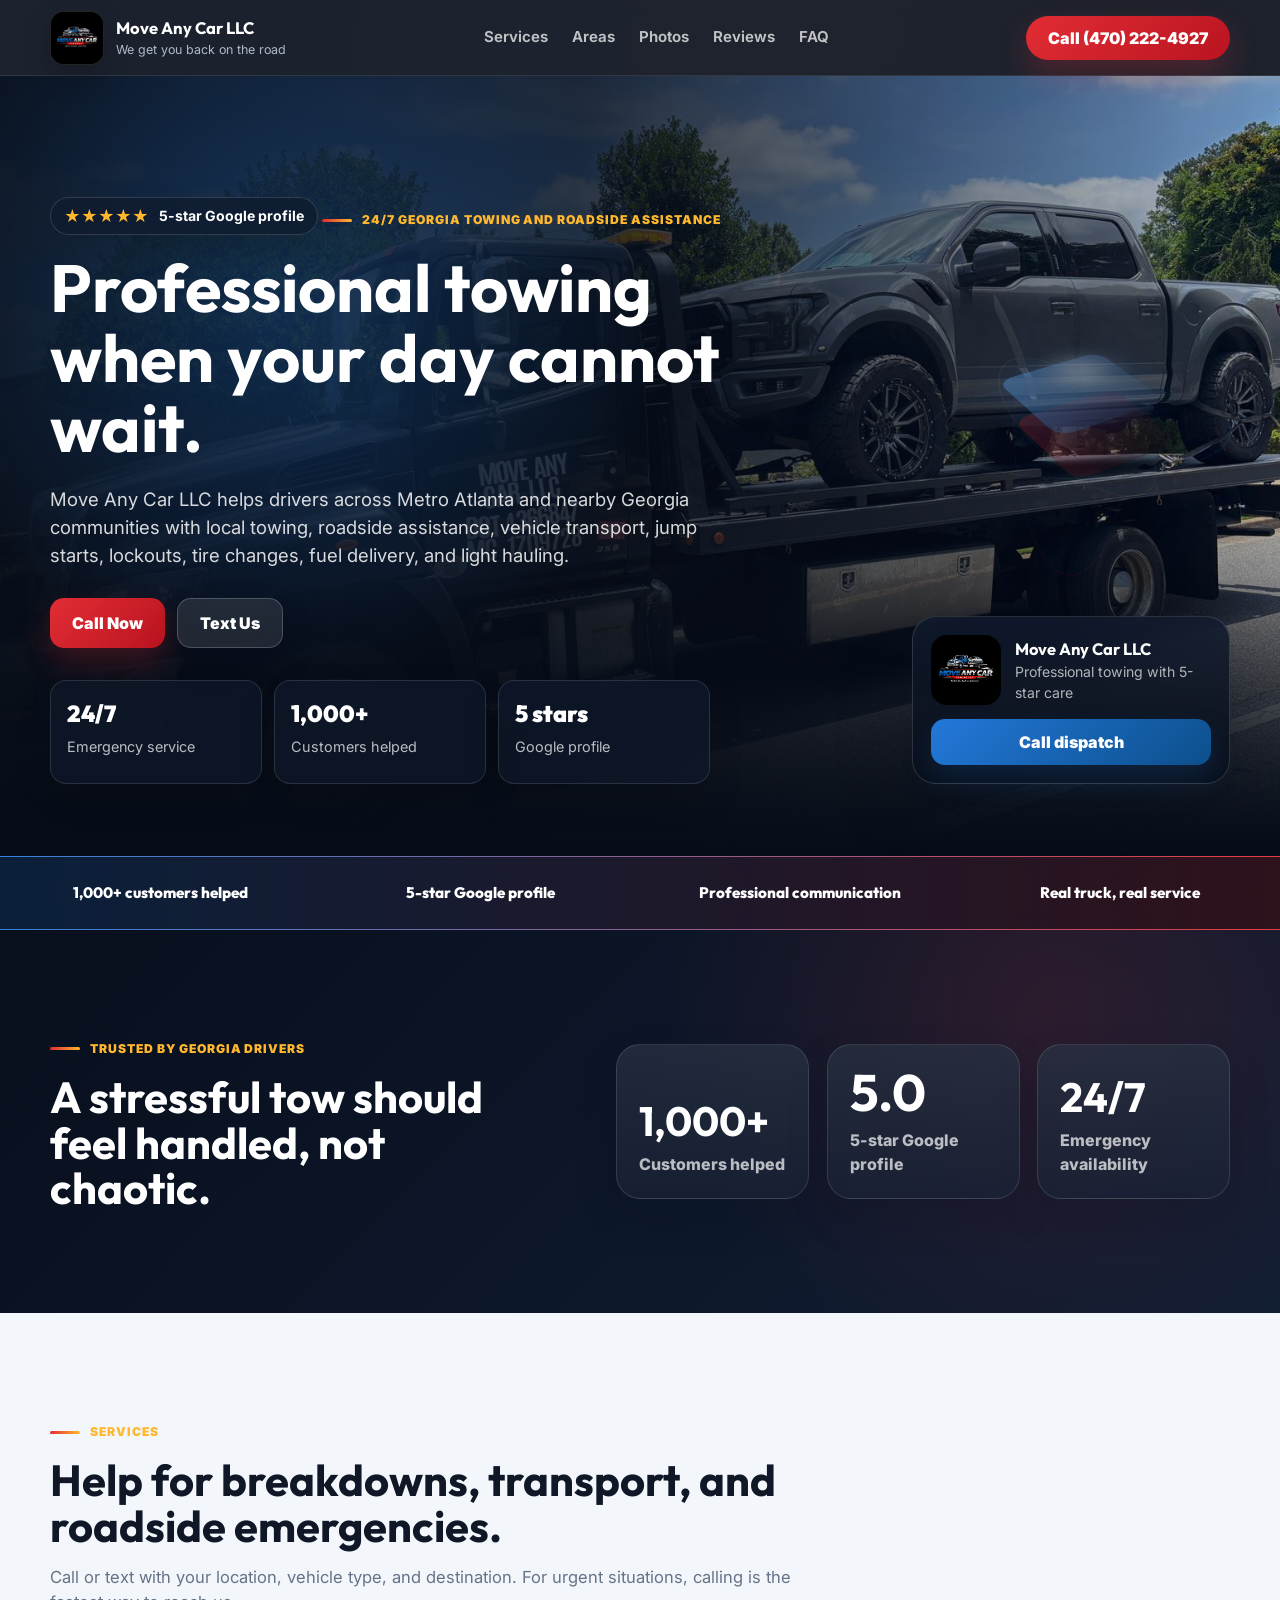
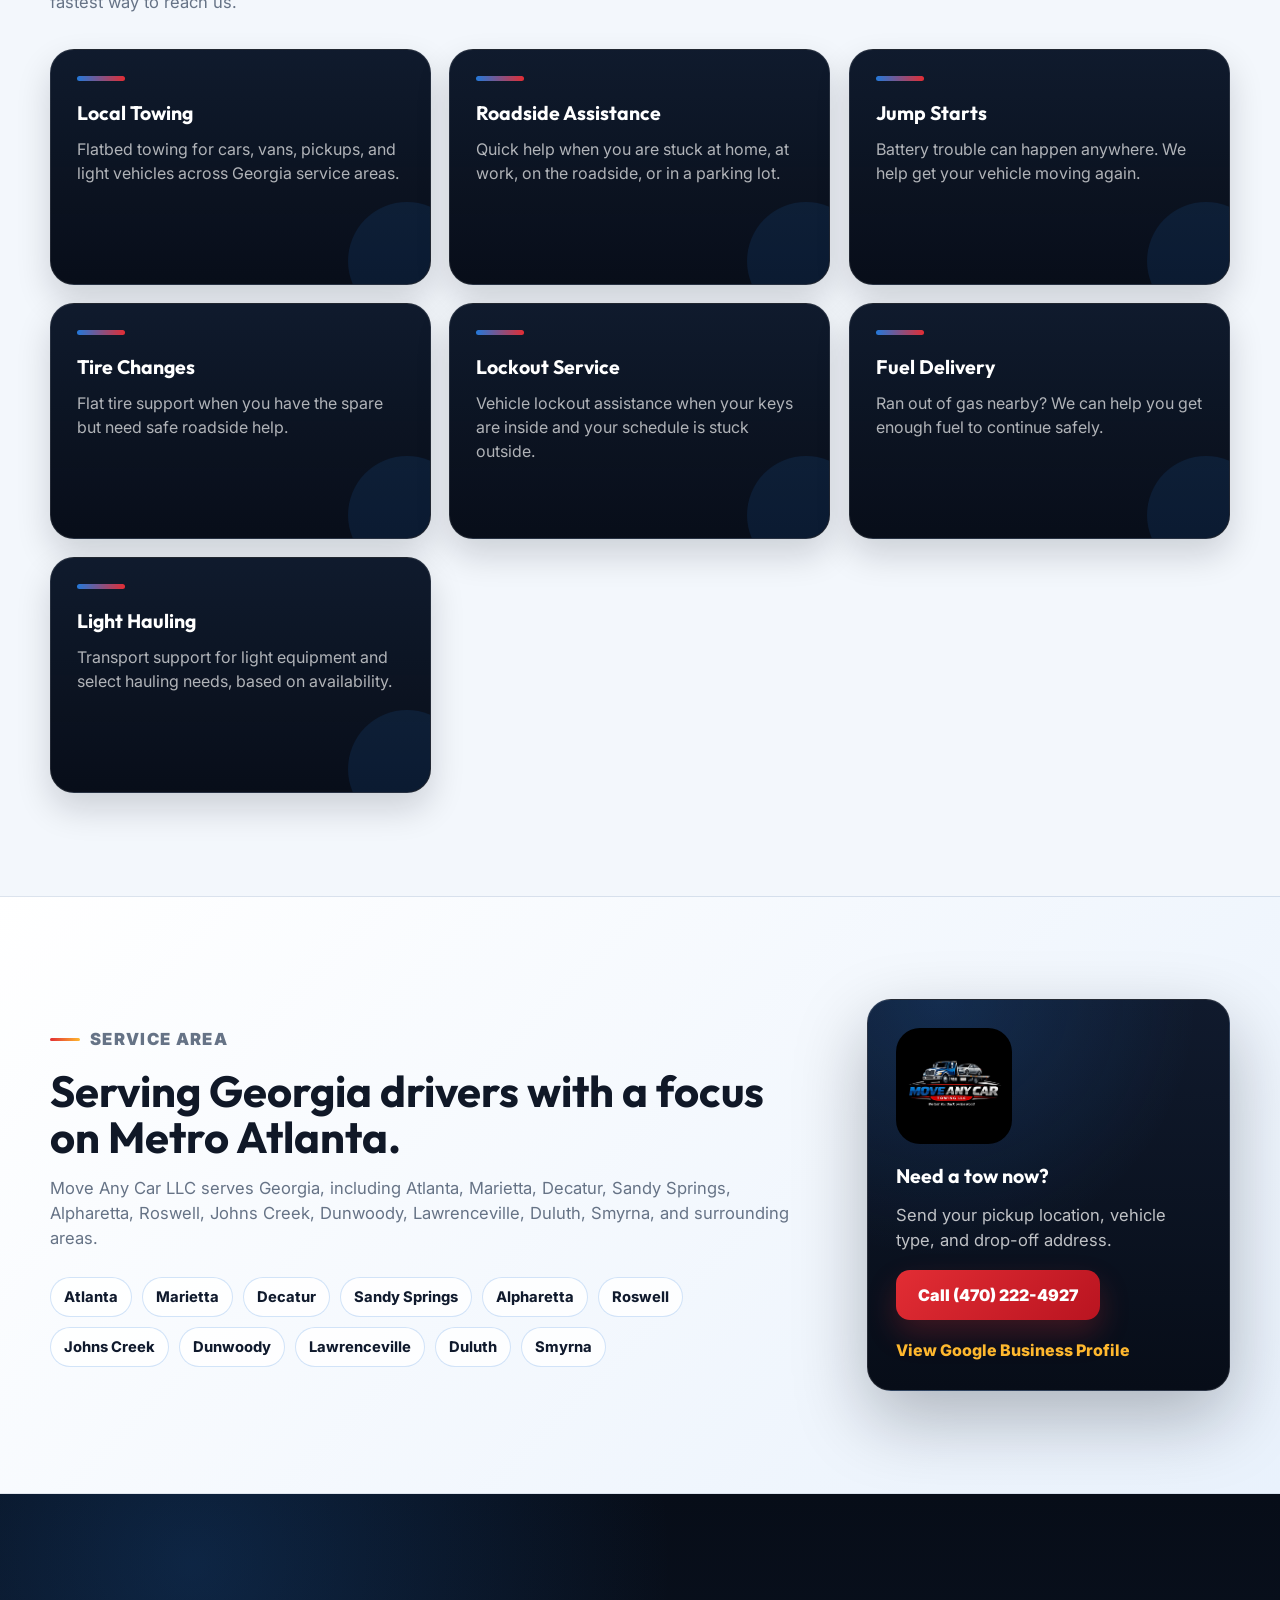
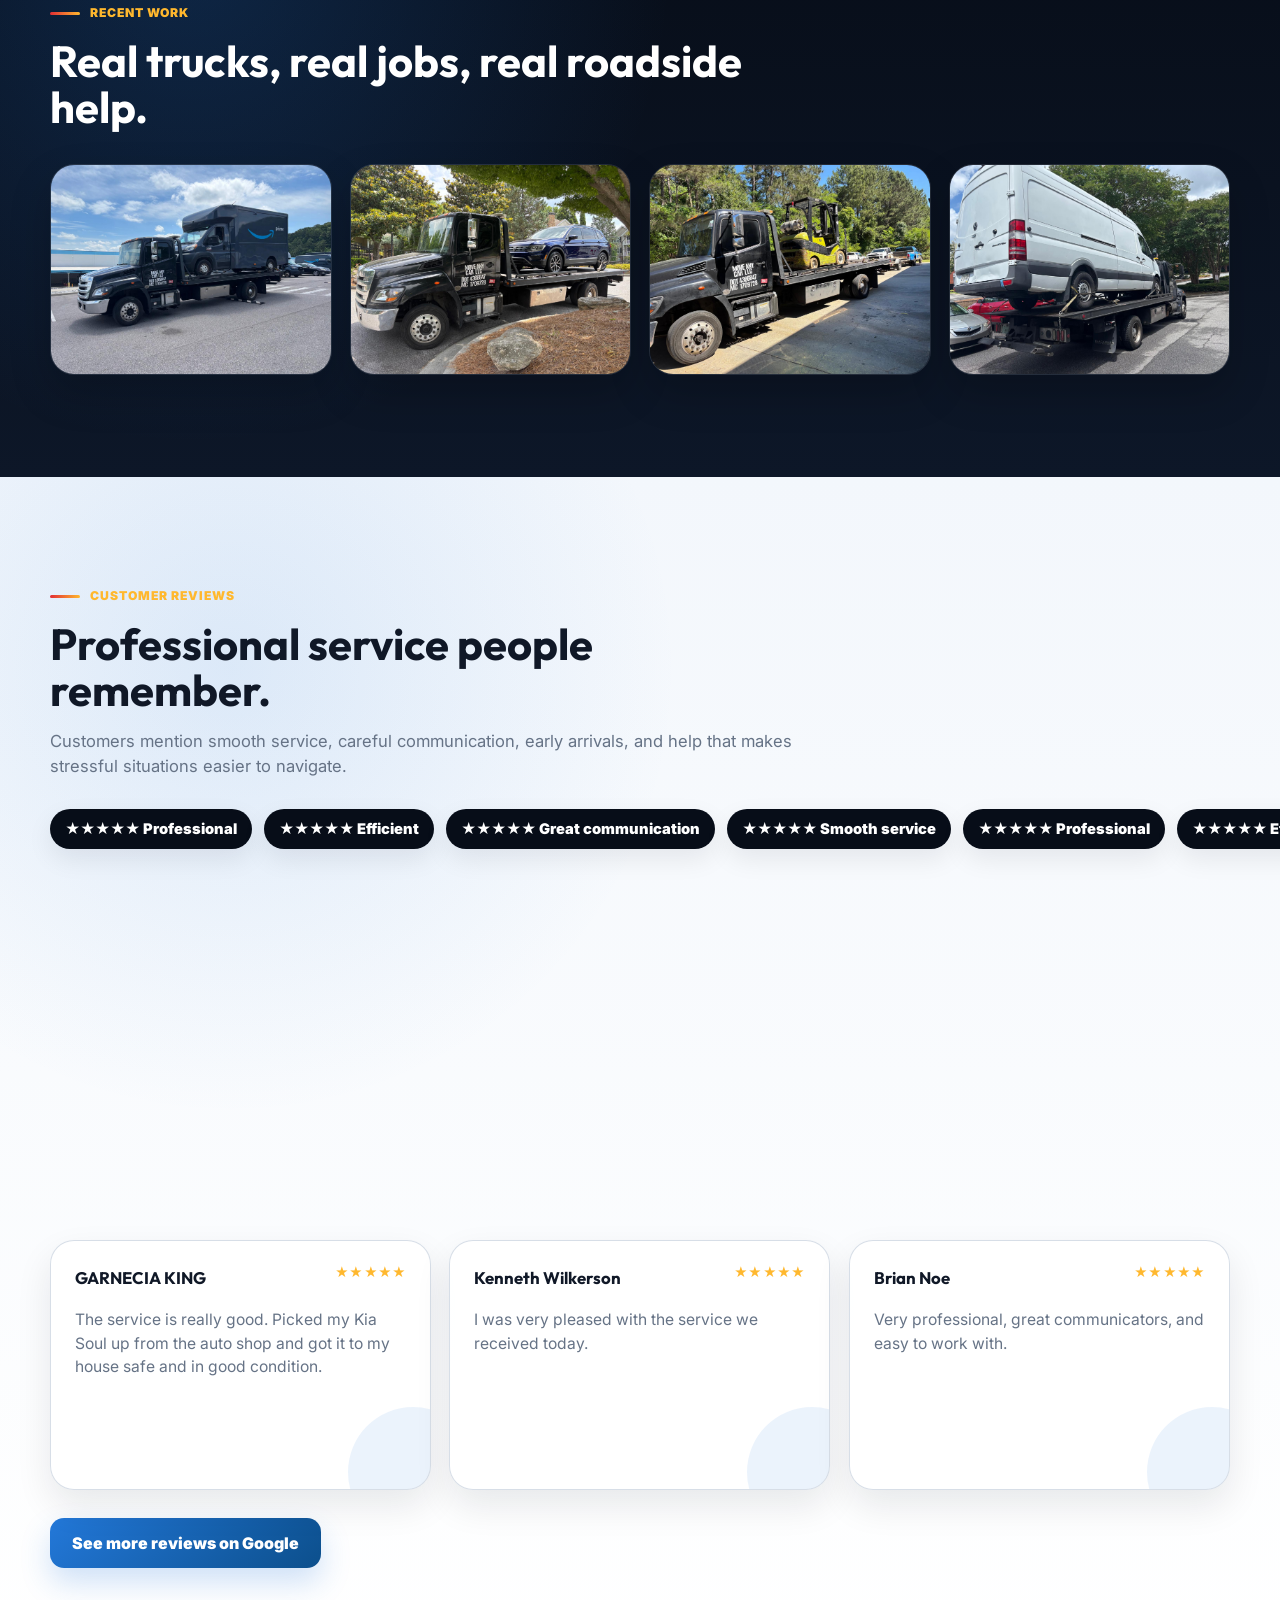
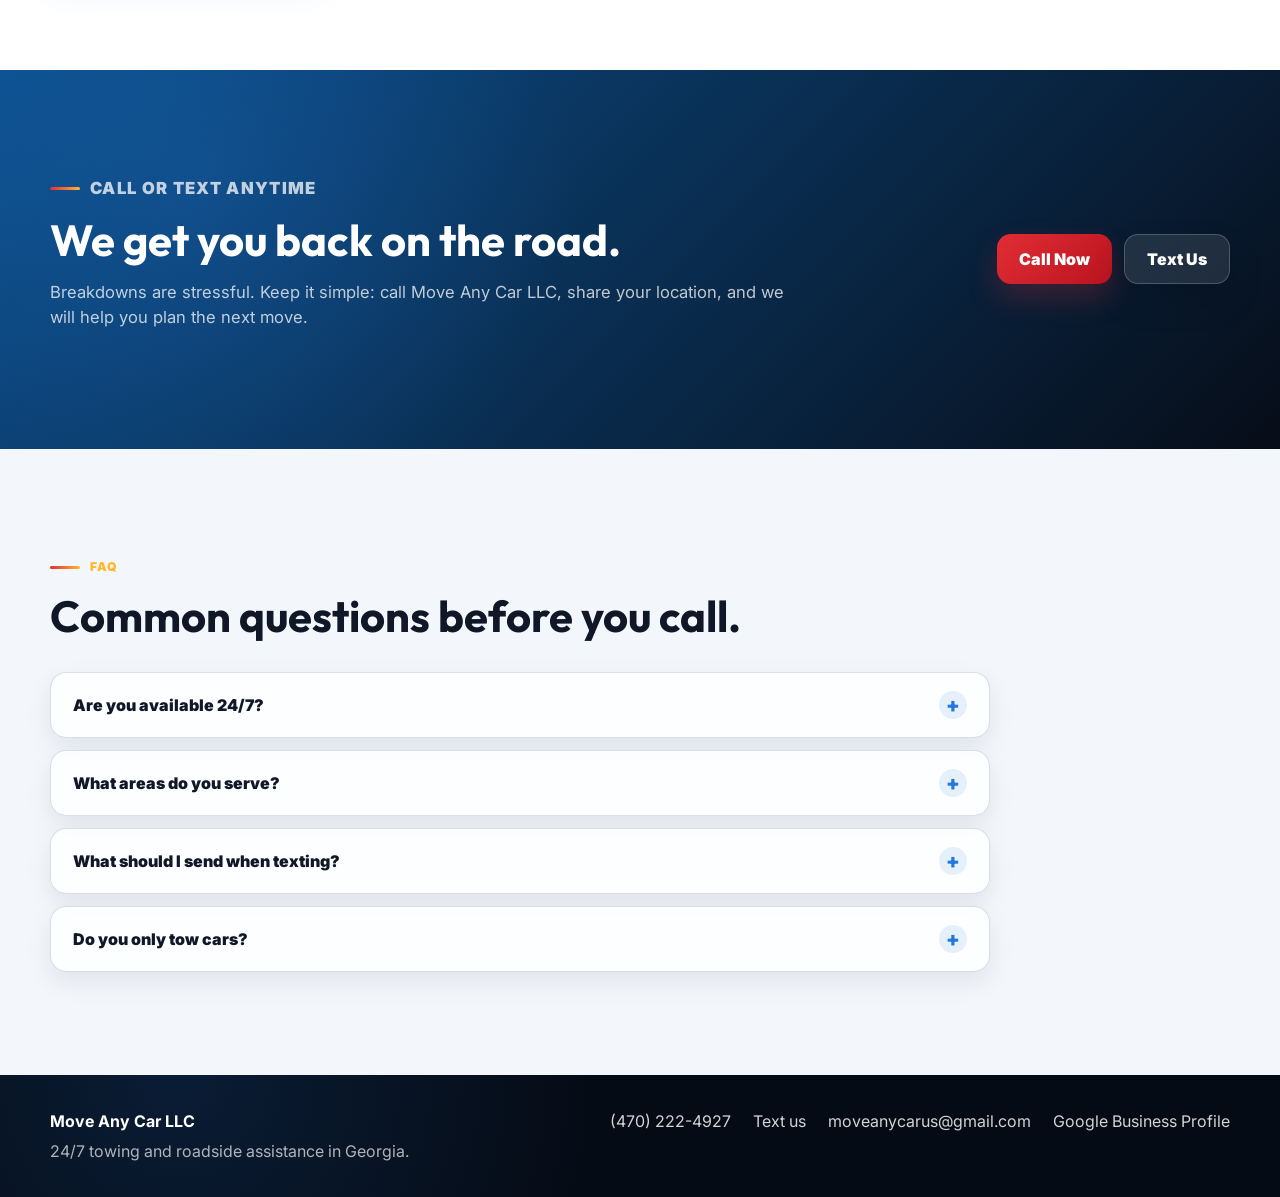
==== index.html @ f011b633 "Build static Cloudflare landing page" ====
<!doctype html>
<html lang="en">
  <head>
    <meta charset="utf-8" />
    <meta name="viewport" content="width=device-width, initial-scale=1" />
    <title>24/7 Towing & Roadside Assistance in Georgia | Move Any Car LLC</title>
    <meta
      name="description"
      content="Move Any Car LLC provides 24/7 towing and roadside assistance across Georgia. 5-star Google profile, 1,000+ customers helped, and professional service across Metro Atlanta and nearby areas."
    />
    <meta name="robots" content="index, follow" />
    <link rel="canonical" href="https://moveanycarus.com/" />
    <meta name="theme-color" content="#08111f" />

    <meta property="og:type" content="website" />
    <meta property="og:title" content="24/7 Towing & Roadside Assistance in Georgia | Move Any Car LLC" />
    <meta
      property="og:description"
      content="Fast local towing, roadside help, jump starts, lockouts, tire changes, fuel delivery, and light hauling in Georgia."
    />
    <meta property="og:url" content="https://moveanycarus.com/" />
    <meta property="og:image" content="https://moveanycarus.com/public/images/tow-truck.jpg" />
    <meta property="og:image:alt" content="Move Any Car LLC flatbed tow truck transporting a pickup truck in Georgia" />
    <meta property="og:site_name" content="Move Any Car LLC" />

    <meta name="twitter:card" content="summary_large_image" />
    <meta name="twitter:title" content="24/7 Towing & Roadside Assistance in Georgia | Move Any Car LLC" />
    <meta
      name="twitter:description"
      content="We get you back on the road. Call Move Any Car LLC for 24/7 towing and roadside assistance in Georgia."
    />
    <meta name="twitter:image" content="https://moveanycarus.com/public/images/tow-truck.jpg" />
    <meta name="twitter:image:alt" content="Move Any Car LLC flatbed tow truck transporting a pickup truck in Georgia" />
    <meta name="author" content="Move Any Car LLC" />
    <meta name="geo.region" content="US-GA" />
    <meta name="geo.placename" content="Georgia" />
    <meta
      name="keywords"
      content="towing Georgia, roadside assistance Georgia, towing Atlanta, tow truck Atlanta, car lockout service, jump start service, tire change assistance, fuel delivery, Move Any Car LLC"
    />

    <link rel="preconnect" href="https://fonts.googleapis.com" />
    <link rel="preconnect" href="https://fonts.gstatic.com" crossorigin />
    <link
      href="https://fonts.googleapis.com/css2?family=Inter:wght@400;500;600;700;800;900&family=Outfit:wght@600;700;800;900&display=swap"
      rel="stylesheet"
    />
    <link rel="icon" href="public/images/logo.jpg" />
    <link rel="preload" as="image" href="public/images/tow-truck.jpg" />
    <link rel="sitemap" type="application/xml" href="https://moveanycarus.com/sitemap.xml" />
    <link rel="alternate" type="text/plain" href="https://moveanycarus.com/llms.txt" title="AI-readable business summary" />
    <link rel="alternate" type="application/ld+json" href="https://moveanycarus.com/business-profile.json" title="Structured business profile" />
    <link rel="stylesheet" href="styles.css" />
    <script defer src="script.js"></script>

    <script type="application/ld+json">
      {
        "@context": "https://schema.org",
        "@graph": [
          {
            "@type": "LocalBusiness",
            "@id": "https://moveanycarus.com/#business",
            "name": "Move Any Car LLC",
            "url": "https://moveanycarus.com/",
            "telephone": "+14702224927",
            "email": "moveanycarus@gmail.com",
            "slogan": "We get you back on the road",
            "description": "24/7 towing and roadside assistance serving Georgia, including Metro Atlanta and surrounding areas.",
            "image": [
              "https://moveanycarus.com/public/images/logo.jpg",
              "https://moveanycarus.com/public/images/tow-truck.jpg",
              "https://moveanycarus.com/public/images/tow-amazon-van.jpg"
            ],
            "logo": "https://moveanycarus.com/public/images/logo.jpg",
            "priceRange": "$$",
            "address": {
              "@type": "PostalAddress",
              "addressRegion": "GA",
              "addressCountry": "US"
            },
            "geo": {
              "@type": "GeoCoordinates",
              "latitude": 33.749,
              "longitude": -84.388
            },
            "areaServed": [
              { "@type": "State", "name": "Georgia" },
              { "@type": "City", "name": "Atlanta" },
              { "@type": "City", "name": "Marietta" },
              { "@type": "City", "name": "Decatur" },
              { "@type": "City", "name": "Sandy Springs" },
              { "@type": "City", "name": "Alpharetta" },
              { "@type": "City", "name": "Roswell" },
              { "@type": "City", "name": "Johns Creek" },
              { "@type": "City", "name": "Dunwoody" },
              { "@type": "City", "name": "Lawrenceville" },
              { "@type": "City", "name": "Duluth" },
              { "@type": "City", "name": "Smyrna" }
            ],
            "openingHoursSpecification": [
              {
                "@type": "OpeningHoursSpecification",
                "dayOfWeek": ["Monday", "Tuesday", "Wednesday", "Thursday", "Friday", "Saturday", "Sunday"],
                "opens": "00:00",
                "closes": "23:59"
              }
            ],
            "aggregateRating": {
              "@type": "AggregateRating",
              "ratingValue": "5",
              "bestRating": "5",
              "reviewCount": "50"
            },
            "additionalProperty": [
              {
                "@type": "PropertyValue",
                "name": "Customers helped",
                "value": "1000+"
              },
              {
                "@type": "PropertyValue",
                "name": "Availability",
                "value": "24/7"
              }
            ],
            "review": [
              {
                "@type": "Review",
                "author": { "@type": "Person", "name": "Fidela Del Sacramento" },
                "reviewRating": { "@type": "Rating", "ratingValue": "5", "bestRating": "5" },
                "reviewBody": "Great service! 100% recommend!"
              },
              {
                "@type": "Review",
                "author": { "@type": "Person", "name": "Lynda Hart" },
                "reviewRating": { "@type": "Rating", "ratingValue": "5", "bestRating": "5" },
                "reviewBody": "The driver arrived earlier than the estimated window, was kind and professional, and made a stressful situation much easier to navigate."
              },
              {
                "@type": "Review",
                "author": { "@type": "Person", "name": "Brian Noe" },
                "reviewRating": { "@type": "Rating", "ratingValue": "5", "bestRating": "5" },
                "reviewBody": "Very professional, great communicators, and easy to work with."
              }
            ],
            "sameAs": ["https://share.google/2CQI1jbhxcHrPcZaW"],
            "hasMap": "https://share.google/2CQI1jbhxcHrPcZaW",
            "hasOfferCatalog": {
              "@type": "OfferCatalog",
              "name": "Towing and roadside services",
              "itemListElement": [
                { "@type": "Offer", "itemOffered": { "@id": "https://moveanycarus.com/#service-local-towing" } },
                { "@type": "Offer", "itemOffered": { "@id": "https://moveanycarus.com/#service-roadside-assistance" } },
                { "@type": "Offer", "itemOffered": { "@id": "https://moveanycarus.com/#service-jump-start" } },
                { "@type": "Offer", "itemOffered": { "@id": "https://moveanycarus.com/#service-tire-change" } },
                { "@type": "Offer", "itemOffered": { "@id": "https://moveanycarus.com/#service-lockout" } },
                { "@type": "Offer", "itemOffered": { "@id": "https://moveanycarus.com/#service-fuel-delivery" } },
                { "@type": "Offer", "itemOffered": { "@id": "https://moveanycarus.com/#service-light-hauling" } }
              ]
            }
          },
          {
            "@type": "WebSite",
            "@id": "https://moveanycarus.com/#website",
            "url": "https://moveanycarus.com/",
            "name": "Move Any Car LLC",
            "publisher": { "@id": "https://moveanycarus.com/#business" },
            "inLanguage": "en-US"
          },
          {
            "@type": "WebPage",
            "@id": "https://moveanycarus.com/#webpage",
            "url": "https://moveanycarus.com/",
            "name": "24/7 Towing & Roadside Assistance in Georgia | Move Any Car LLC",
            "description": "Move Any Car LLC provides 24/7 towing and roadside assistance across Georgia, with a focus on Metro Atlanta and surrounding areas.",
            "isPartOf": { "@id": "https://moveanycarus.com/#website" },
            "about": { "@id": "https://moveanycarus.com/#business" },
            "primaryImageOfPage": {
              "@type": "ImageObject",
              "url": "https://moveanycarus.com/public/images/tow-truck.jpg"
            },
            "inLanguage": "en-US"
          },
          {
            "@type": "Service",
            "@id": "https://moveanycarus.com/#service-local-towing",
            "name": "Local Towing",
            "provider": { "@id": "https://moveanycarus.com/#business" },
            "areaServed": "Georgia"
          },
          {
            "@type": "Service",
            "@id": "https://moveanycarus.com/#service-roadside-assistance",
            "name": "Roadside Assistance",
            "provider": { "@id": "https://moveanycarus.com/#business" },
            "areaServed": "Georgia"
          },
          {
            "@type": "Service",
            "@id": "https://moveanycarus.com/#service-jump-start",
            "name": "Jump Start Service",
            "provider": { "@id": "https://moveanycarus.com/#business" },
            "areaServed": "Georgia"
          },
          {
            "@type": "Service",
            "@id": "https://moveanycarus.com/#service-tire-change",
            "name": "Tire Change Assistance",
            "provider": { "@id": "https://moveanycarus.com/#business" },
            "areaServed": "Georgia"
          },
          {
            "@type": "Service",
            "@id": "https://moveanycarus.com/#service-lockout",
            "name": "Vehicle Lockout Service",
            "provider": { "@id": "https://moveanycarus.com/#business" },
            "areaServed": "Georgia"
          },
          {
            "@type": "Service",
            "@id": "https://moveanycarus.com/#service-fuel-delivery",
            "name": "Fuel Delivery",
            "provider": { "@id": "https://moveanycarus.com/#business" },
            "areaServed": "Georgia"
          },
          {
            "@type": "Service",
            "@id": "https://moveanycarus.com/#service-light-hauling",
            "name": "Light Hauling",
            "provider": { "@id": "https://moveanycarus.com/#business" },
            "areaServed": "Georgia"
          }
        ]
      }
    </script>
    <script type="application/ld+json">
      {
        "@context": "https://schema.org",
        "@type": "FAQPage",
        "mainEntity": [
          {
            "@type": "Question",
            "name": "Are you available 24/7?",
            "acceptedAnswer": {
              "@type": "Answer",
              "text": "Yes. Move Any Car LLC offers 24/7 towing and roadside assistance."
            }
          },
          {
            "@type": "Question",
            "name": "What areas do you serve?",
            "acceptedAnswer": {
              "@type": "Answer",
              "text": "Move Any Car LLC serves Georgia, including Atlanta, Marietta, Decatur, Sandy Springs, Alpharetta, Roswell, Johns Creek, Dunwoody, Lawrenceville, Duluth, Smyrna, and nearby areas."
            }
          },
          {
            "@type": "Question",
            "name": "What should I send when texting?",
            "acceptedAnswer": {
              "@type": "Answer",
              "text": "Send your pickup location, vehicle type, issue, and destination if the vehicle needs towing."
            }
          },
          {
            "@type": "Question",
            "name": "Do you only tow cars?",
            "acceptedAnswer": {
              "@type": "Answer",
              "text": "Move Any Car LLC handles cars, vans, pickups, and light hauling needs based on vehicle size, route, and availability."
            }
          }
        ]
      }
    </script>
  </head>
  <body>
    <header class="site-header" aria-label="Primary navigation">
      <a class="brand" href="#top" aria-label="Move Any Car LLC home">
        <img src="public/images/logo.jpg" alt="Move Any Car LLC logo" width="64" height="64" />
        <span>
          <strong>Move Any Car LLC</strong>
          <small>We get you back on the road</small>
        </span>
      </a>
      <nav class="nav-links" aria-label="Site sections">
        <a href="#services">Services</a>
        <a href="#areas">Areas</a>
        <a href="#proof">Photos</a>
        <a href="#reviews">Reviews</a>
        <a href="#faq">FAQ</a>
      </nav>
      <a class="header-call" href="tel:+14702224927">Call (470) 222-4927</a>
    </header>

    <main id="top">
      <section class="hero" aria-labelledby="hero-title">
        <div class="hero-media" aria-hidden="true">
          <img src="public/images/tow-truck.jpg" alt="" />
        </div>
        <div class="hero-3d" aria-hidden="true">
          <div class="tow-orbit">
            <span></span>
            <span></span>
            <span></span>
          </div>
          <div class="tow-prism">
            <div class="prism-top"></div>
            <div class="prism-face"></div>
            <div class="prism-light"></div>
          </div>
        </div>
        <div class="hero-content reveal">
          <div class="rating-pill" aria-label="5-star Google profile">
            <span aria-hidden="true">★★★★★</span>
            <strong>5-star Google profile</strong>
          </div>
          <p class="eyebrow">24/7 Georgia towing and roadside assistance</p>
          <h1 id="hero-title">Professional towing when your day cannot wait.</h1>
          <p class="hero-copy">
            Move Any Car LLC helps drivers across Metro Atlanta and nearby Georgia communities with local towing,
            roadside assistance, vehicle transport, jump starts, lockouts, tire changes, fuel delivery, and light hauling.
          </p>
          <div class="cta-row" aria-label="Contact options">
            <a class="button button-primary" href="tel:+14702224927">Call Now</a>
            <a class="button button-secondary" href="sms:+14702224927">Text Us</a>
          </div>
          <dl class="hero-stats" aria-label="Service highlights">
            <div>
              <dt>24/7</dt>
              <dd>Emergency service</dd>
            </div>
            <div>
              <dt>1,000+</dt>
              <dd>Customers helped</dd>
            </div>
            <div>
              <dt>5 stars</dt>
              <dd>Google profile</dd>
            </div>
          </dl>
        </div>
        <aside class="hero-card tilt-card reveal" aria-label="Move Any Car LLC quick contact">
          <img src="public/images/logo.jpg" alt="Move Any Car LLC logo" width="88" height="88" />
          <div>
            <strong>Move Any Car LLC</strong>
            <span>Professional towing with 5-star care</span>
          </div>
          <a href="tel:+14702224927">Call dispatch</a>
        </aside>
      </section>

      <section class="trust-band" aria-label="Business highlights">
        <span>1,000+ customers helped</span>
        <span>5-star Google profile</span>
        <span>Professional communication</span>
        <span>Real truck, real service</span>
      </section>

      <section class="proof-panel reveal" aria-labelledby="proof-panel-title">
        <div>
          <p class="eyebrow">Trusted by Georgia drivers</p>
          <h2 id="proof-panel-title">A stressful tow should feel handled, not chaotic.</h2>
        </div>
        <div class="proof-grid">
          <article class="proof-card tilt-card">
            <strong>1,000+</strong>
            <span>Customers helped</span>
          </article>
          <article class="proof-card tilt-card">
            <strong class="rating-score">5.0</strong>
            <span>5-star Google profile</span>
          </article>
          <article class="proof-card tilt-card">
            <strong>24/7</strong>
            <span>Emergency availability</span>
          </article>
        </div>
      </section>

      <section class="section reveal" id="services" aria-labelledby="services-title">
        <div class="section-heading">
          <p class="eyebrow">Services</p>
          <h2 id="services-title">Help for breakdowns, transport, and roadside emergencies.</h2>
          <p>
            Call or text with your location, vehicle type, and destination. For urgent situations, calling is the
            fastest way to reach us.
          </p>
        </div>
        <div class="service-grid">
          <article class="service-card tilt-card">
            <h3>Local Towing</h3>
            <p>Flatbed towing for cars, vans, pickups, and light vehicles across Georgia service areas.</p>
          </article>
          <article class="service-card tilt-card">
            <h3>Roadside Assistance</h3>
            <p>Quick help when you are stuck at home, at work, on the roadside, or in a parking lot.</p>
          </article>
          <article class="service-card tilt-card">
            <h3>Jump Starts</h3>
            <p>Battery trouble can happen anywhere. We help get your vehicle moving again.</p>
          </article>
          <article class="service-card tilt-card">
            <h3>Tire Changes</h3>
            <p>Flat tire support when you have the spare but need safe roadside help.</p>
          </article>
          <article class="service-card tilt-card">
            <h3>Lockout Service</h3>
            <p>Vehicle lockout assistance when your keys are inside and your schedule is stuck outside.</p>
          </article>
          <article class="service-card tilt-card">
            <h3>Fuel Delivery</h3>
            <p>Ran out of gas nearby? We can help you get enough fuel to continue safely.</p>
          </article>
          <article class="service-card tilt-card">
            <h3>Light Hauling</h3>
            <p>Transport support for light equipment and select hauling needs, based on availability.</p>
          </article>
        </div>
      </section>

      <section class="split-section reveal" id="areas" aria-labelledby="areas-title">
        <div>
          <p class="eyebrow">Service area</p>
          <h2 id="areas-title">Serving Georgia drivers with a focus on Metro Atlanta.</h2>
          <p>
            Move Any Car LLC serves Georgia, including Atlanta, Marietta, Decatur, Sandy Springs, Alpharetta, Roswell,
            Johns Creek, Dunwoody, Lawrenceville, Duluth, Smyrna, and surrounding areas.
          </p>
          <div class="city-list" aria-label="Cities served">
            <span>Atlanta</span>
            <span>Marietta</span>
            <span>Decatur</span>
            <span>Sandy Springs</span>
            <span>Alpharetta</span>
            <span>Roswell</span>
            <span>Johns Creek</span>
            <span>Dunwoody</span>
            <span>Lawrenceville</span>
            <span>Duluth</span>
            <span>Smyrna</span>
          </div>
        </div>
        <aside class="contact-panel tilt-card" aria-label="Contact Move Any Car LLC">
          <img src="public/images/logo.jpg" alt="Move Any Car LLC logo" width="140" height="140" />
          <h3>Need a tow now?</h3>
          <p>Send your pickup location, vehicle type, and drop-off address.</p>
          <a class="button button-primary" href="tel:+14702224927">Call (470) 222-4927</a>
          <a class="plain-link" href="https://share.google/2CQI1jbhxcHrPcZaW" rel="noopener" target="_blank">
            View Google Business Profile
          </a>
        </aside>
      </section>

      <section class="photo-section reveal" id="proof" aria-labelledby="proof-title">
        <div class="section-heading">
          <p class="eyebrow">Recent work</p>
          <h2 id="proof-title">Real trucks, real jobs, real roadside help.</h2>
        </div>
        <div class="photo-grid">
          <img src="public/images/tow-amazon-van.jpg" alt="Move Any Car LLC towing a delivery van on a flatbed truck" loading="lazy" />
          <img src="public/images/tow-vw.jpg" alt="Move Any Car LLC towing a blue SUV in a residential area" loading="lazy" />
          <img src="public/images/tow-forklift.jpg" alt="Move Any Car LLC hauling a forklift on a flatbed truck" loading="lazy" />
          <img src="public/images/tow-sprinter.jpg" alt="Move Any Car LLC towing a white cargo van" loading="lazy" />
        </div>
      </section>

      <section class="reviews-section reveal" id="reviews" aria-labelledby="reviews-title">
        <div class="section-heading">
          <p class="eyebrow">Customer reviews</p>
          <h2 id="reviews-title">Professional service people remember.</h2>
          <p>
            Customers mention smooth service, careful communication, early arrivals, and help that makes stressful
            situations easier to navigate.
          </p>
        </div>
        <div class="review-marquee" aria-hidden="true">
          <span>★★★★★ Professional</span>
          <span>★★★★★ Efficient</span>
          <span>★★★★★ Great communication</span>
          <span>★★★★★ Smooth service</span>
          <span>★★★★★ Professional</span>
          <span>★★★★★ Efficient</span>
          <span>★★★★★ Great communication</span>
          <span>★★★★★ Smooth service</span>
        </div>
        <div class="reviews-grid">
          <article class="review-card tilt-card">
            <div class="review-top">
              <strong>Fidela Del Sacramento</strong>
              <span>★★★★★</span>
            </div>
            <p>Great service! 100% recommend!</p>
          </article>
          <article class="review-card featured-review tilt-card">
            <div class="review-top">
              <strong>Lynda Hart</strong>
              <span>★★★★★</span>
            </div>
            <p>
              I had a great experience with this towing company. The driver arrived earlier than the estimated window,
              which I really appreciated. He was kind, professional, and made a stressful situation much easier to navigate.
            </p>
            <p>
              He also took the time to point out that my back tires are likely due for replacement. That level of care
              and attention definitely stood out.
            </p>
          </article>
          <article class="review-card tilt-card">
            <div class="review-top">
              <strong>Mone Symone</strong>
              <span>★★★★★</span>
            </div>
            <p>Towed my BMW and provided the best customer service. I'm so grateful!</p>
          </article>
          <article class="review-card tilt-card">
            <div class="review-top">
              <strong>GARNECIA KING</strong>
              <span>★★★★★</span>
            </div>
            <p>The service is really good. Picked my Kia Soul up from the auto shop and got it to my house safe and in good condition.</p>
          </article>
          <article class="review-card tilt-card">
            <div class="review-top">
              <strong>Kenneth Wilkerson</strong>
              <span>★★★★★</span>
            </div>
            <p>I was very pleased with the service we received today.</p>
          </article>
          <article class="review-card tilt-card">
            <div class="review-top">
              <strong>Brian Noe</strong>
              <span>★★★★★</span>
            </div>
            <p>Very professional, great communicators, and easy to work with.</p>
          </article>
        </div>
        <a class="reviews-link" href="https://share.google/2CQI1jbhxcHrPcZaW" rel="noopener" target="_blank">
          See more reviews on Google
        </a>
      </section>

      <section class="split-section dark-cta reveal" aria-labelledby="ready-title">
        <div>
          <p class="eyebrow">Call or text anytime</p>
          <h2 id="ready-title">We get you back on the road.</h2>
          <p>
            Breakdowns are stressful. Keep it simple: call Move Any Car LLC, share your location, and we will help you
            plan the next move.
          </p>
        </div>
        <div class="cta-row">
          <a class="button button-primary" href="tel:+14702224927">Call Now</a>
          <a class="button button-secondary" href="sms:+14702224927">Text Us</a>
        </div>
      </section>

      <section class="section faq reveal" id="faq" aria-labelledby="faq-title">
        <div class="section-heading">
          <p class="eyebrow">FAQ</p>
          <h2 id="faq-title">Common questions before you call.</h2>
        </div>
        <div class="faq-list">
          <div class="faq-item">
            <button class="faq-question" type="button" aria-expanded="false" aria-controls="faq-answer-1">
              Are you available 24/7?
            </button>
            <div class="faq-answer" id="faq-answer-1">
              <div>
                <p>Yes. Move Any Car LLC offers 24/7 towing and roadside assistance.</p>
              </div>
            </div>
          </div>
          <div class="faq-item">
            <button class="faq-question" type="button" aria-expanded="false" aria-controls="faq-answer-2">
              What areas do you serve?
            </button>
            <div class="faq-answer" id="faq-answer-2">
              <div>
                <p>
                  We serve Georgia, including Atlanta, Marietta, Decatur, Sandy Springs, Alpharetta, Roswell, Johns Creek,
                  Dunwoody, Lawrenceville, Duluth, Smyrna, and nearby areas.
                </p>
              </div>
            </div>
          </div>
          <div class="faq-item">
            <button class="faq-question" type="button" aria-expanded="false" aria-controls="faq-answer-3">
              What should I send when texting?
            </button>
            <div class="faq-answer" id="faq-answer-3">
              <div>
                <p>Send your pickup location, vehicle type, issue, and destination if the vehicle needs towing.</p>
              </div>
            </div>
          </div>
          <div class="faq-item">
            <button class="faq-question" type="button" aria-expanded="false" aria-controls="faq-answer-4">
              Do you only tow cars?
            </button>
            <div class="faq-answer" id="faq-answer-4">
              <div>
                <p>We handle cars, vans, pickups, and light hauling needs based on vehicle size, route, and availability.</p>
              </div>
            </div>
          </div>
        </div>
      </section>
    </main>

    <footer class="site-footer">
      <div>
        <strong>Move Any Car LLC</strong>
        <p>24/7 towing and roadside assistance in Georgia.</p>
      </div>
      <div class="footer-links">
        <a href="tel:+14702224927">(470) 222-4927</a>
        <a href="sms:+14702224927">Text us</a>
        <a href="mailto:moveanycarus@gmail.com">moveanycarus@gmail.com</a>
        <a href="https://share.google/2CQI1jbhxcHrPcZaW" rel="noopener" target="_blank">Google Business Profile</a>
      </div>
    </footer>

    <div class="mobile-action-bar" aria-label="Quick contact">
      <a href="tel:+14702224927">Call Now</a>
      <a href="sms:+14702224927">Text Us</a>
    </div>
  </body>
</html>
---- styles.css ----
:root {
  --ink: #070d18;
  --ink-2: #101a2d;
  --ink-3: #172641;
  --paper: #f3f7fc;
  --surface: #ffffff;
  --surface-soft: #eaf1fa;
  --white: #ffffff;
  --text: #101827;
  --muted: #667386;
  --muted-light: #aeb9c9;
  --line: rgba(139, 158, 186, 0.3);
  --blue: #2378d9;
  --blue-light: #58a9ff;
  --blue-dark: #0c4f8c;
  --red: #e22d34;
  --red-dark: #b91420;
  --amber: #ffb82e;
  --container: 1180px;
  --section-y: clamp(68px, 8vw, 104px);
  --radius: 16px;
  --radius-lg: 24px;
  --shadow-sm: 0 10px 26px rgba(7, 13, 24, 0.08);
  --shadow: 0 18px 48px rgba(7, 13, 24, 0.16);
  --shadow-strong: 0 28px 72px rgba(7, 13, 24, 0.28);
  font-family:
    Inter, ui-sans-serif, system-ui, -apple-system, BlinkMacSystemFont, "Segoe UI", sans-serif;
}

* {
  box-sizing: border-box;
}

html {
  scroll-behavior: smooth;
}

body {
  margin: 0;
  color: var(--text);
  background: var(--paper);
  line-height: 1.5;
  -webkit-font-smoothing: antialiased;
  -moz-osx-font-smoothing: grayscale;
}

body::before {
  content: "";
  position: fixed;
  inset: 0;
  z-index: -1;
  pointer-events: none;
  background:
    radial-gradient(circle at 16% 0%, rgba(35, 120, 217, 0.18), transparent 32rem),
    radial-gradient(circle at 88% 12%, rgba(226, 45, 52, 0.1), transparent 28rem);
}

img {
  display: block;
  max-width: 100%;
}

a {
  color: inherit;
}

h1,
h2,
h3,
p {
  overflow-wrap: anywhere;
}

h1,
h2,
h3 {
  margin: 0;
  font-family: Outfit, Inter, sans-serif;
  line-height: 1.05;
  letter-spacing: 0;
}

h1 {
  max-width: 720px;
  font-size: clamp(2.65rem, 5.2vw, 5.35rem);
}

h2 {
  max-width: 780px;
  font-size: clamp(2rem, 3.4vw, 3.35rem);
}

h3 {
  font-size: 1.22rem;
}

.site-header {
  position: sticky;
  top: 0;
  z-index: 20;
  min-height: 76px;
  display: flex;
  align-items: center;
  justify-content: space-between;
  gap: 24px;
  padding: 10px max(18px, calc((100vw - var(--container)) / 2));
  background: rgba(7, 13, 24, 0.9);
  border-bottom: 1px solid rgba(255, 255, 255, 0.09);
  backdrop-filter: blur(18px);
}

.brand {
  min-width: 230px;
  display: inline-flex;
  align-items: center;
  gap: 12px;
  text-decoration: none;
}

.brand img {
  width: 54px;
  height: 54px;
  object-fit: cover;
  border: 1px solid rgba(255, 255, 255, 0.14);
  border-radius: 14px;
  background: #000;
  box-shadow: 0 12px 28px rgba(0, 0, 0, 0.22);
}

.brand strong,
.brand small {
  display: block;
}

.brand strong {
  color: var(--white);
  font-family: Outfit, Inter, sans-serif;
  font-size: 1.04rem;
}

.brand small {
  color: var(--muted-light);
  font-size: 0.78rem;
}

.nav-links {
  display: flex;
  align-items: center;
  gap: 24px;
  color: rgba(255, 255, 255, 0.72);
  font-size: 0.94rem;
  font-weight: 650;
}

.nav-links a,
.plain-link,
.footer-links a {
  text-decoration: none;
}

.nav-links a:hover,
.plain-link:hover,
.footer-links a:hover {
  color: var(--blue-light);
}

.header-call,
.button,
.reviews-link,
.hero-card a {
  min-height: 50px;
  display: inline-flex;
  align-items: center;
  justify-content: center;
  border-radius: 14px;
  padding: 0 22px;
  font-weight: 900;
  text-decoration: none;
  transition:
    transform 160ms ease,
    box-shadow 160ms ease,
    background-color 160ms ease,
    border-color 160ms ease;
}

.header-call,
.button-primary {
  background: linear-gradient(135deg, var(--red), var(--red-dark));
  color: var(--white);
  box-shadow: 0 14px 30px rgba(226, 45, 52, 0.24);
}

.button-secondary {
  border: 1px solid rgba(255, 255, 255, 0.2);
  background: rgba(255, 255, 255, 0.1);
  color: var(--white);
  box-shadow: 0 16px 34px rgba(4, 8, 18, 0.16);
  backdrop-filter: blur(14px);
}

.header-call {
  min-height: 44px;
  border-radius: 999px;
}

.button:hover,
.header-call:hover,
.reviews-link:hover,
.hero-card a:hover {
  transform: translateY(-2px);
}

.hero {
  position: relative;
  min-height: clamp(640px, calc(100svh - 98px), 780px);
  display: grid;
  align-items: end;
  overflow: hidden;
  isolation: isolate;
  color: var(--white);
}

.hero::before {
  content: "";
  position: absolute;
  inset: 0;
  z-index: -1;
  background:
    radial-gradient(circle at 22% 30%, rgba(35, 120, 217, 0.28), transparent 24rem),
    linear-gradient(90deg, rgba(7, 13, 24, 0.96) 0%, rgba(7, 13, 24, 0.84) 45%, rgba(7, 13, 24, 0.2) 100%),
    linear-gradient(0deg, rgba(7, 13, 24, 0.78), rgba(7, 13, 24, 0.04) 45%);
}

.hero::after {
  content: "";
  position: absolute;
  inset: auto 0 0;
  z-index: -1;
  height: 36%;
  background: linear-gradient(0deg, var(--ink), transparent);
}

.hero-media {
  position: absolute;
  inset: 0;
  z-index: -2;
}

.hero-media img {
  width: 100%;
  height: 100%;
  object-fit: cover;
  object-position: center;
  filter: saturate(1.08) contrast(1.03);
  transform: translateY(calc(var(--scroll-y, 0px) * 0.22)) scale(1.035);
}

.hero-content {
  width: min(720px, calc(100% - 36px));
  margin: 0 0 clamp(48px, 8vh, 86px) max(18px, calc((100vw - var(--container)) / 2));
}

.rating-pill {
  width: fit-content;
  min-height: 38px;
  display: inline-flex;
  align-items: center;
  gap: 10px;
  margin-bottom: 18px;
  padding: 0 13px;
  border: 1px solid rgba(255, 255, 255, 0.14);
  border-radius: 999px;
  background: rgba(16, 26, 45, 0.74);
  box-shadow: 0 14px 32px rgba(0, 0, 0, 0.16);
  backdrop-filter: blur(16px);
}

.rating-pill span,
.review-top span {
  color: var(--amber);
  font-weight: 950;
  white-space: nowrap;
}

.rating-pill strong {
  font-size: 0.88rem;
}

.eyebrow {
  display: inline-flex;
  align-items: center;
  gap: 10px;
  margin: 0 0 16px;
  color: var(--amber);
  font-size: 0.76rem;
  font-weight: 900;
  letter-spacing: 0.08em;
  text-transform: uppercase;
}

.eyebrow::before {
  content: "";
  width: 30px;
  height: 3px;
  border-radius: 999px;
  background: linear-gradient(90deg, var(--red), var(--amber));
}

.hero-copy {
  max-width: 660px;
  margin: 24px 0 0;
  color: rgba(255, 255, 255, 0.84);
  font-size: clamp(1.04rem, 1.45vw, 1.22rem);
}

.cta-row {
  display: flex;
  flex-wrap: wrap;
  align-items: center;
  gap: 12px;
  margin-top: 28px;
}

.hero-stats {
  max-width: 660px;
  display: grid;
  grid-template-columns: repeat(3, minmax(0, 1fr));
  gap: 12px;
  margin: 32px 0 0;
}

.hero-stats div {
  min-height: 104px;
  padding: 16px;
  border: 1px solid rgba(255, 255, 255, 0.12);
  border-radius: var(--radius);
  background: rgba(16, 26, 45, 0.66);
  box-shadow: 0 16px 34px rgba(0, 0, 0, 0.16);
  backdrop-filter: blur(16px);
}

.hero-stats dt {
  color: var(--white);
  font-family: Outfit, Inter, sans-serif;
  font-size: clamp(1.18rem, 2vw, 1.45rem);
  font-weight: 900;
}

.hero-stats dd {
  margin: 4px 0 0;
  color: rgba(255, 255, 255, 0.72);
  font-size: 0.9rem;
}

.hero-card {
  position: absolute;
  right: max(18px, calc((100vw - var(--container)) / 2));
  bottom: clamp(30px, 8vh, 86px);
  width: min(318px, calc(100% - 36px));
  display: grid;
  grid-template-columns: auto 1fr;
  gap: 14px;
  align-items: center;
  padding: 18px;
  border: 1px solid rgba(255, 255, 255, 0.14);
  border-radius: var(--radius-lg);
  background: linear-gradient(180deg, rgba(16, 26, 45, 0.86), rgba(7, 13, 24, 0.82));
  box-shadow: var(--shadow-strong);
  backdrop-filter: blur(20px);
  transform: perspective(900px) rotateX(var(--tilt-x, 0deg)) rotateY(var(--tilt-y, 0deg));
  transition: transform 180ms ease;
}

.hero-card img {
  width: 70px;
  height: 70px;
  object-fit: cover;
  border-radius: var(--radius);
  background: #000;
}

.hero-card strong,
.hero-card span {
  display: block;
}

.hero-card strong {
  font-family: Outfit, Inter, sans-serif;
  font-size: 1.03rem;
}

.hero-card span {
  color: rgba(255, 255, 255, 0.68);
  font-size: 0.88rem;
}

.hero-card a {
  grid-column: 1 / -1;
  min-height: 46px;
  background: linear-gradient(135deg, var(--blue), var(--blue-dark));
  color: var(--white);
  box-shadow: 0 14px 30px rgba(35, 120, 217, 0.18);
}

.hero-3d {
  position: absolute;
  top: clamp(120px, 22vh, 210px);
  right: max(18px, calc((100vw - var(--container)) / 2));
  width: min(300px, 30vw);
  aspect-ratio: 1;
  opacity: 0.44;
  perspective: 900px;
  pointer-events: none;
}

.tow-orbit,
.tow-orbit span,
.tow-prism {
  position: absolute;
  inset: 0;
}

.tow-orbit {
  transform-style: preserve-3d;
  animation: orbitFloat 9s ease-in-out infinite;
}

.tow-orbit span {
  border: 1px solid rgba(88, 169, 255, 0.32);
  border-radius: 50%;
  box-shadow: inset 0 0 28px rgba(35, 120, 217, 0.1);
}

.tow-orbit span:nth-child(1) {
  transform: rotateX(72deg) rotateZ(18deg);
}

.tow-orbit span:nth-child(2) {
  transform: rotateY(68deg) rotateZ(-24deg);
  border-color: rgba(226, 45, 52, 0.22);
}

.tow-orbit span:nth-child(3) {
  inset: 18%;
  transform: rotateX(58deg) rotateY(35deg);
  border-color: rgba(255, 184, 46, 0.24);
}

.tow-prism {
  inset: 30%;
  transform-style: preserve-3d;
  transform: rotateX(58deg) rotateZ(-32deg);
  animation: prismPulse 4.8s ease-in-out infinite;
}

.prism-top,
.prism-face,
.prism-light {
  position: absolute;
  inset: 0;
  border-radius: 18px;
}

.prism-top {
  background: linear-gradient(135deg, rgba(88, 169, 255, 0.88), rgba(35, 120, 217, 0.18));
  transform: translateZ(38px);
  box-shadow: 0 0 46px rgba(35, 120, 217, 0.32);
}

.prism-face {
  background: linear-gradient(135deg, rgba(226, 45, 52, 0.55), rgba(7, 13, 24, 0.72));
  transform: translateZ(8px) translateY(30px);
}

.prism-light {
  inset: 30%;
  border-radius: 999px;
  background: rgba(255, 255, 255, 0.8);
  filter: blur(16px);
  transform: translateZ(60px);
}

.trust-band {
  display: grid;
  grid-template-columns: repeat(4, minmax(0, 1fr));
  background: linear-gradient(90deg, var(--blue), var(--red));
  border-block: 1px solid rgba(255, 255, 255, 0.08);
}

.trust-band span {
  min-height: 72px;
  display: grid;
  place-items: center;
  padding: 14px;
  background: rgba(7, 13, 24, 0.82);
  color: var(--white);
  font-family: Outfit, Inter, sans-serif;
  font-size: 0.95rem;
  font-weight: 800;
  text-align: center;
  backdrop-filter: blur(12px);
}

.section,
.split-section,
.photo-section,
.reviews-section,
.proof-panel,
.site-footer {
  padding-inline: max(18px, calc((100vw - var(--container)) / 2));
}

.section,
.photo-section,
.reviews-section,
.proof-panel {
  padding-block: var(--section-y);
}

.section {
  color: var(--text);
  background: var(--paper);
}

.section-heading {
  max-width: 760px;
  margin-bottom: 34px;
}

.section-heading p:not(.eyebrow),
.split-section p,
.contact-panel p {
  color: var(--muted);
  font-size: 1.04rem;
}

.proof-panel {
  display: grid;
  grid-template-columns: minmax(0, 0.9fr) minmax(420px, 1.1fr);
  gap: clamp(24px, 5vw, 72px);
  align-items: center;
  color: var(--white);
  background:
    radial-gradient(circle at 82% 20%, rgba(226, 45, 52, 0.14), transparent 24rem),
    linear-gradient(135deg, #080f1d, #111e34);
}

.proof-grid {
  display: grid;
  grid-template-columns: repeat(3, minmax(0, 1fr));
  gap: 18px;
}

.proof-card {
  min-height: 150px;
  display: grid;
  align-content: end;
  padding: 22px;
  border: 1px solid rgba(255, 255, 255, 0.12);
  border-radius: var(--radius-lg);
  background:
    linear-gradient(180deg, rgba(255, 255, 255, 0.08), rgba(255, 255, 255, 0.03)),
    rgba(16, 26, 45, 0.72);
  box-shadow: 0 18px 42px rgba(7, 13, 24, 0.16);
  transform: perspective(900px) rotateX(var(--tilt-x, 0deg)) rotateY(var(--tilt-y, 0deg));
  transition: transform 180ms ease, box-shadow 180ms ease;
}

.proof-card strong {
  color: var(--white);
  font-family: Outfit, Inter, sans-serif;
  font-size: clamp(2rem, 3.2vw, 3.15rem);
  line-height: 1;
  overflow-wrap: normal;
  word-break: normal;
}

.proof-card strong.rating-score {
  font-size: clamp(2.4rem, 4vw, 4rem);
}

.proof-card span {
  margin-top: 10px;
  color: rgba(255, 255, 255, 0.7);
  font-weight: 800;
}

.service-grid {
  display: grid;
  grid-template-columns: repeat(3, minmax(0, 1fr));
  gap: 18px;
}

.service-card {
  position: relative;
  min-height: 236px;
  overflow: hidden;
  padding: 26px;
  border: 1px solid rgba(255, 255, 255, 0.1);
  border-radius: var(--radius-lg);
  background:
    linear-gradient(180deg, rgba(16, 26, 45, 0.98), rgba(7, 13, 24, 0.96)),
    var(--ink-2);
  box-shadow: 0 16px 34px rgba(7, 13, 24, 0.16);
  transition: transform 180ms ease, box-shadow 180ms ease, border-color 180ms ease;
}

.service-card::before {
  content: "";
  width: 48px;
  height: 5px;
  display: block;
  margin-bottom: 22px;
  border-radius: 999px;
  background: linear-gradient(90deg, var(--blue), var(--red));
}

.service-card::after {
  content: "";
  position: absolute;
  right: -36px;
  bottom: -36px;
  width: 118px;
  height: 118px;
  border-radius: 50%;
  background: rgba(35, 120, 217, 0.12);
}

.service-card:hover,
.proof-card:hover,
.review-card:hover {
  transform: perspective(900px) rotateX(var(--tilt-x, 0deg)) rotateY(var(--tilt-y, 0deg)) translateY(-4px);
  box-shadow: var(--shadow);
}

.service-card h3 {
  color: var(--white);
}

.service-card p {
  margin: 14px 0 0;
  color: rgba(255, 255, 255, 0.68);
}

.split-section {
  display: grid;
  grid-template-columns: minmax(0, 1.35fr) minmax(300px, 0.65fr);
  gap: clamp(24px, 5vw, 72px);
  align-items: center;
  padding-block: var(--section-y);
  color: var(--text);
  background:
    linear-gradient(135deg, rgba(255, 255, 255, 0.96), rgba(232, 241, 252, 0.96)),
    var(--surface);
  border-block: 1px solid rgba(139, 158, 186, 0.26);
}

.city-list {
  display: flex;
  flex-wrap: wrap;
  gap: 10px;
  margin-top: 26px;
}

.city-list span {
  padding: 8px 13px;
  border: 1px solid rgba(35, 120, 217, 0.2);
  border-radius: 999px;
  background: rgba(255, 255, 255, 0.82);
  color: var(--ink-2);
  font-size: 0.92rem;
  font-weight: 750;
}

.contact-panel {
  padding: 28px;
  border: 1px solid rgba(255, 255, 255, 0.12);
  border-radius: var(--radius-lg);
  background:
    radial-gradient(circle at 20% 0%, rgba(35, 120, 217, 0.2), transparent 16rem),
    linear-gradient(180deg, var(--ink-2), var(--ink));
  color: var(--white);
  box-shadow: var(--shadow-strong);
  transform: perspective(900px) rotateX(var(--tilt-x, 0deg)) rotateY(var(--tilt-y, 0deg));
  transition: transform 180ms ease;
}

.contact-panel img {
  width: 116px;
  height: 116px;
  object-fit: cover;
  margin-bottom: 22px;
  border-radius: var(--radius-lg);
  background: #000;
}

.contact-panel p {
  color: rgba(255, 255, 255, 0.74);
}

.contact-panel .plain-link {
  display: inline-flex;
  margin-top: 18px;
  color: var(--amber);
  font-weight: 800;
}

.photo-section {
  color: var(--white);
  background:
    radial-gradient(circle at 15% 12%, rgba(35, 120, 217, 0.22), transparent 30rem),
    linear-gradient(180deg, #070d18, #0d1728);
}

.photo-section .section-heading p:not(.eyebrow) {
  color: rgba(255, 255, 255, 0.72);
}

.photo-grid {
  display: grid;
  grid-template-columns: repeat(4, minmax(0, 1fr));
  gap: 18px;
}

.photo-grid img {
  width: 100%;
  height: 100%;
  aspect-ratio: 4 / 3;
  object-fit: cover;
  border: 1px solid rgba(255, 255, 255, 0.1);
  border-radius: var(--radius-lg);
  box-shadow: 0 18px 42px rgba(0, 0, 0, 0.2);
  opacity: 0;
  transform: translateY(22px) scale(0.98);
  transition: opacity 520ms ease, transform 520ms ease, filter 180ms ease;
}

.photo-grid img.is-visible {
  opacity: 1;
  transform: translateY(0) scale(1);
}

.photo-grid img:hover {
  filter: saturate(1.14) brightness(1.04);
  transform: translateY(-4px) scale(1.01);
}

.reviews-section {
  overflow: hidden;
  color: var(--text);
  background:
    radial-gradient(circle at 18% 16%, rgba(35, 120, 217, 0.12), transparent 28rem),
    linear-gradient(180deg, #f3f7fc, #ffffff);
}

.review-marquee {
  display: flex;
  width: max-content;
  gap: 12px;
  margin: -4px 0 30px;
  animation: marquee 24s linear infinite;
}

.review-marquee span {
  min-height: 40px;
  display: inline-flex;
  align-items: center;
  padding: 0 15px;
  border-radius: 999px;
  background: var(--ink);
  color: var(--white);
  font-size: 0.92rem;
  font-weight: 900;
  box-shadow: var(--shadow-sm);
}

.reviews-grid {
  display: grid;
  grid-template-columns: repeat(3, minmax(0, 1fr));
  gap: 18px;
}

.review-card {
  position: relative;
  min-height: 250px;
  overflow: hidden;
  padding: 24px;
  border: 1px solid rgba(139, 158, 186, 0.34);
  border-radius: var(--radius-lg);
  background: rgba(255, 255, 255, 0.86);
  box-shadow: 0 16px 36px rgba(8, 17, 31, 0.09);
  transform: perspective(900px) rotateX(var(--tilt-x, 0deg)) rotateY(var(--tilt-y, 0deg));
  transition: transform 180ms ease, box-shadow 180ms ease, border-color 180ms ease;
}

.review-card::after {
  content: "";
  position: absolute;
  right: -48px;
  bottom: -48px;
  width: 130px;
  height: 130px;
  border-radius: 50%;
  background: rgba(35, 120, 217, 0.09);
}

.featured-review {
  background:
    radial-gradient(circle at 88% 12%, rgba(35, 120, 217, 0.2), transparent 16rem),
    linear-gradient(180deg, #101a2d, #070d18);
  color: var(--white);
}

.featured-review p {
  color: rgba(255, 255, 255, 0.74);
}

.review-top {
  display: flex;
  justify-content: space-between;
  gap: 12px;
  margin-bottom: 18px;
}

.review-top strong {
  font-family: Outfit, Inter, sans-serif;
  font-size: 1.05rem;
  min-width: 0;
}

.review-top span {
  flex: 0 0 auto;
  max-width: 6.4rem;
  overflow: hidden;
  font-size: 0.82rem;
  letter-spacing: 0.02em;
  line-height: 1.2;
  text-align: right;
}

.review-card p {
  margin: 0;
  color: var(--muted);
  font-size: 0.98rem;
}

.review-card p + p {
  margin-top: 14px;
}

.reviews-link {
  width: fit-content;
  margin-top: 28px;
  background: linear-gradient(135deg, var(--blue), var(--blue-dark));
  color: var(--white);
  box-shadow: 0 14px 30px rgba(35, 120, 217, 0.22);
}

.dark-cta {
  color: var(--white);
  background:
    radial-gradient(circle at 15% 30%, rgba(35, 120, 217, 0.24), transparent 24rem),
    linear-gradient(135deg, var(--blue-dark), var(--ink));
  border: 0;
}

.dark-cta p {
  color: rgba(255, 255, 255, 0.74);
}

.dark-cta .cta-row {
  margin-top: 0;
  justify-content: flex-end;
}

.faq {
  color: var(--text);
  background: var(--paper);
}

.faq-list {
  max-width: 940px;
  display: grid;
  gap: 12px;
}

.faq-item {
  border: 1px solid rgba(139, 158, 186, 0.34);
  border-radius: var(--radius);
  background: rgba(255, 255, 255, 0.84);
  box-shadow: var(--shadow-sm);
  overflow: hidden;
}

.faq-question {
  width: 100%;
  min-height: 64px;
  display: flex;
  align-items: center;
  justify-content: space-between;
  gap: 18px;
  padding: 18px 22px;
  border: 0;
  background: transparent;
  cursor: pointer;
  color: var(--text);
  font: inherit;
  font-weight: 900;
  text-align: left;
}

.faq-question::after {
  content: "+";
  flex: 0 0 auto;
  width: 28px;
  height: 28px;
  display: grid;
  place-items: center;
  border-radius: 999px;
  background: rgba(35, 120, 217, 0.1);
  color: var(--blue);
  font-size: 1.25rem;
  line-height: 1;
  transition: transform 220ms ease;
}

.faq-question[aria-expanded="true"]::after {
  transform: rotate(45deg);
}

.faq-answer {
  display: grid;
  grid-template-rows: 0fr;
  transition: grid-template-rows 280ms ease;
}

.faq-answer > div {
  overflow: hidden;
}

.faq-answer p {
  margin: 0;
  padding: 0 22px 20px;
  color: var(--muted);
}

.faq-question[aria-expanded="true"] + .faq-answer {
  grid-template-rows: 1fr;
}

.site-footer {
  display: flex;
  justify-content: space-between;
  gap: 24px;
  padding-block: 34px;
  color: var(--white);
  background:
    radial-gradient(circle at 14% 0%, rgba(35, 120, 217, 0.16), transparent 26rem),
    #050b15;
}

.site-footer p {
  margin: 6px 0 0;
  color: rgba(255, 255, 255, 0.68);
}

.footer-links {
  display: flex;
  flex-wrap: wrap;
  justify-content: flex-end;
  gap: 14px 22px;
  color: rgba(255, 255, 255, 0.82);
}

.mobile-action-bar {
  display: none;
}

.reveal,
.service-card,
.review-card {
  opacity: 0;
  transform: translateY(24px);
  transition: opacity 620ms ease, transform 620ms ease;
}

.reveal.is-visible,
.service-card.is-visible,
.review-card.is-visible {
  opacity: 1;
  transform: translateY(0);
}

.tilt-card.is-visible {
  transform: perspective(900px) rotateX(var(--tilt-x, 0deg)) rotateY(var(--tilt-y, 0deg));
}

@keyframes orbitFloat {
  0%,
  100% {
    transform: translate3d(0, 0, 0) rotateX(0deg) rotateY(0deg);
  }

  50% {
    transform: translate3d(0, -14px, 0) rotateX(7deg) rotateY(-8deg);
  }
}

@keyframes prismPulse {
  0%,
  100% {
    transform: rotateX(58deg) rotateZ(-32deg) translateZ(0);
  }

  50% {
    transform: rotateX(62deg) rotateZ(-26deg) translateZ(14px);
  }
}

@keyframes marquee {
  from {
    transform: translateX(0);
  }

  to {
    transform: translateX(-50%);
  }
}

@media (max-width: 1100px) {
  .service-grid,
  .photo-grid,
  .reviews-grid {
    grid-template-columns: repeat(2, minmax(0, 1fr));
  }

  .hero-card {
    display: none;
  }

  .hero-3d {
    width: 250px;
    opacity: 0.36;
  }
}

@media (max-width: 860px) {
  .nav-links {
    display: none;
  }

  .proof-panel,
  .split-section {
    grid-template-columns: 1fr;
  }

  .proof-grid {
    grid-template-columns: repeat(3, minmax(0, 1fr));
  }

  .dark-cta .cta-row {
    justify-content: flex-start;
  }
}

@media (max-width: 700px) {
  body {
    padding-bottom: 76px;
  }

  .site-header {
    position: relative;
    align-items: flex-start;
    background: var(--ink);
  }

  .brand {
    min-width: 0;
  }

  .brand img {
    width: 48px;
    height: 48px;
  }

  .header-call {
    display: none;
  }

  .hero {
    min-height: clamp(670px, calc(100svh - 128px), 760px);
  }

  .hero::before {
    background:
      linear-gradient(0deg, rgba(7, 13, 24, 0.96) 0%, rgba(7, 13, 24, 0.84) 58%, rgba(7, 13, 24, 0.26) 100%),
      linear-gradient(90deg, rgba(7, 13, 24, 0.5), rgba(7, 13, 24, 0.14));
  }

  .hero-media img {
    object-position: 43% center;
  }

  .hero-3d {
    top: 100px;
    right: -44px;
    width: 220px;
    opacity: 0.28;
  }

  .hero-content {
    width: calc(100% - 36px);
    margin: 0 18px 34px;
  }

  h1 {
    font-size: clamp(2.25rem, 11vw, 2.8rem);
  }

  .cta-row,
  .button {
    width: 100%;
  }

  .hero-stats,
  .trust-band,
  .proof-grid,
  .service-grid,
  .photo-grid,
  .reviews-grid {
    grid-template-columns: 1fr;
  }

  .hero-stats div,
  .proof-card,
  .service-card,
  .review-card {
    min-height: auto;
  }

  .trust-band span {
    min-height: 58px;
  }

  .photo-grid img {
    height: auto;
  }

  .site-footer {
    display: block;
  }

  .footer-links {
    justify-content: flex-start;
    margin-top: 20px;
  }

  .mobile-action-bar {
    position: fixed;
    left: 0;
    right: 0;
    bottom: 0;
    z-index: 30;
    display: grid;
    grid-template-columns: 1fr 1fr;
    border-top: 1px solid rgba(255, 255, 255, 0.16);
    background: rgba(7, 13, 24, 0.96);
    box-shadow: 0 -16px 38px rgba(8, 17, 31, 0.24);
  }

  .mobile-action-bar a {
    min-height: 64px;
    display: grid;
    place-items: center;
    color: var(--white);
    font-weight: 950;
    text-decoration: none;
  }

  .mobile-action-bar a:first-child {
    background: var(--red);
  }
}

@media (prefers-reduced-motion: reduce) {
  *,
  *::before,
  *::after {
    animation: none !important;
    scroll-behavior: auto !important;
    transition: none !important;
  }

  .reveal,
  .service-card,
  .review-card,
  .photo-grid img {
    opacity: 1 !important;
    transform: none !important;
  }
}
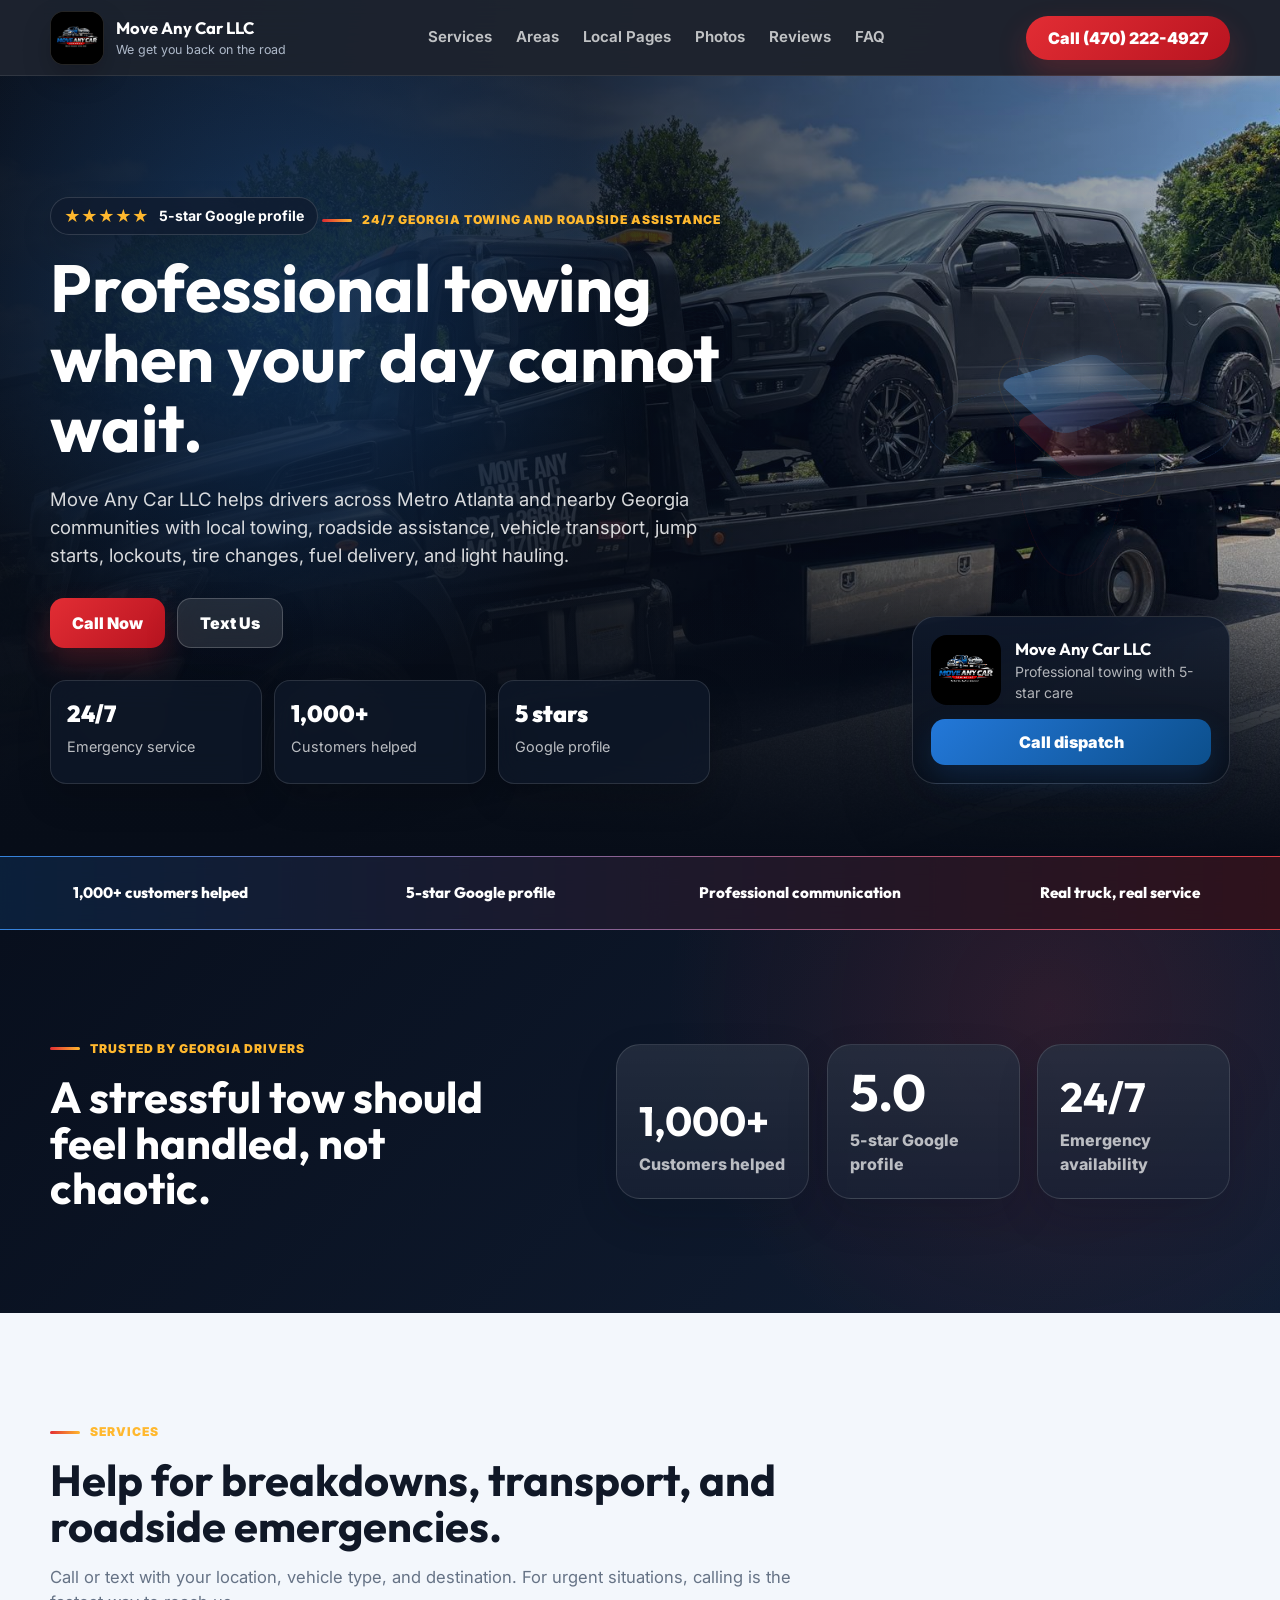
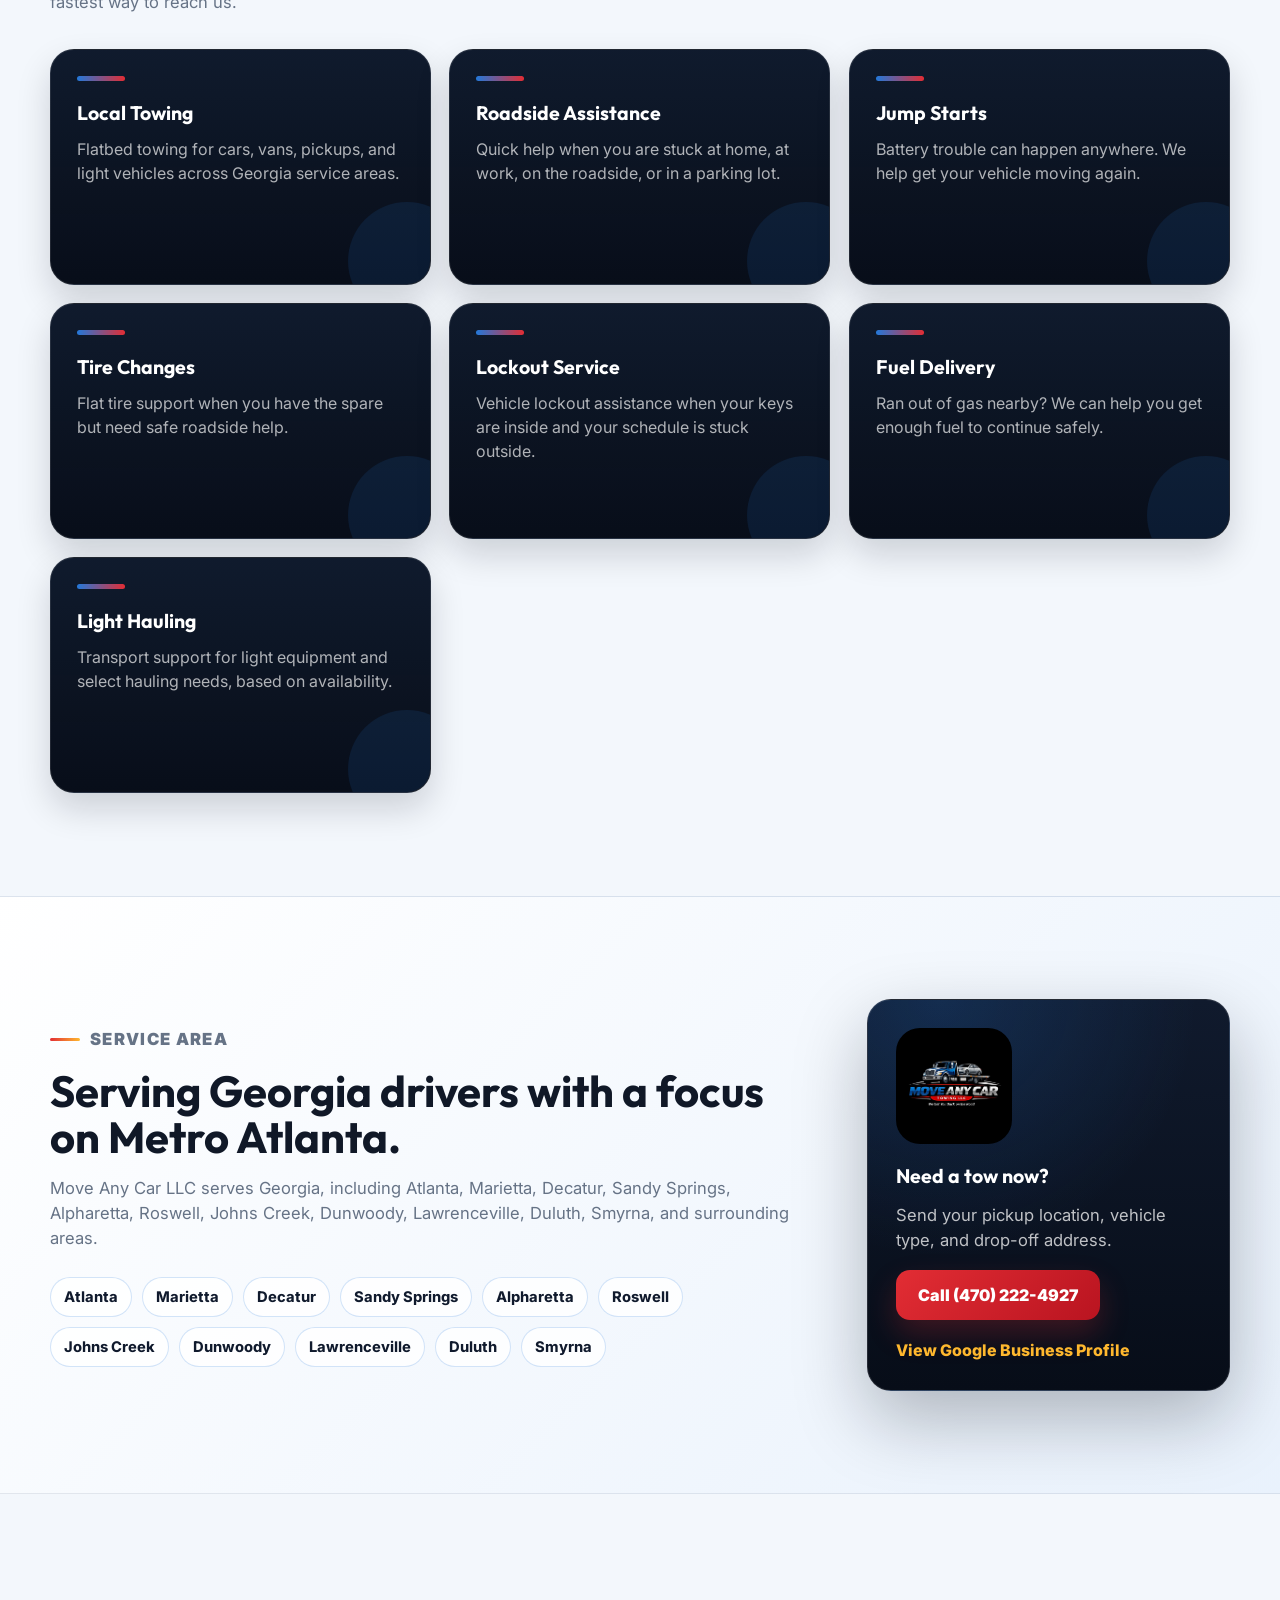
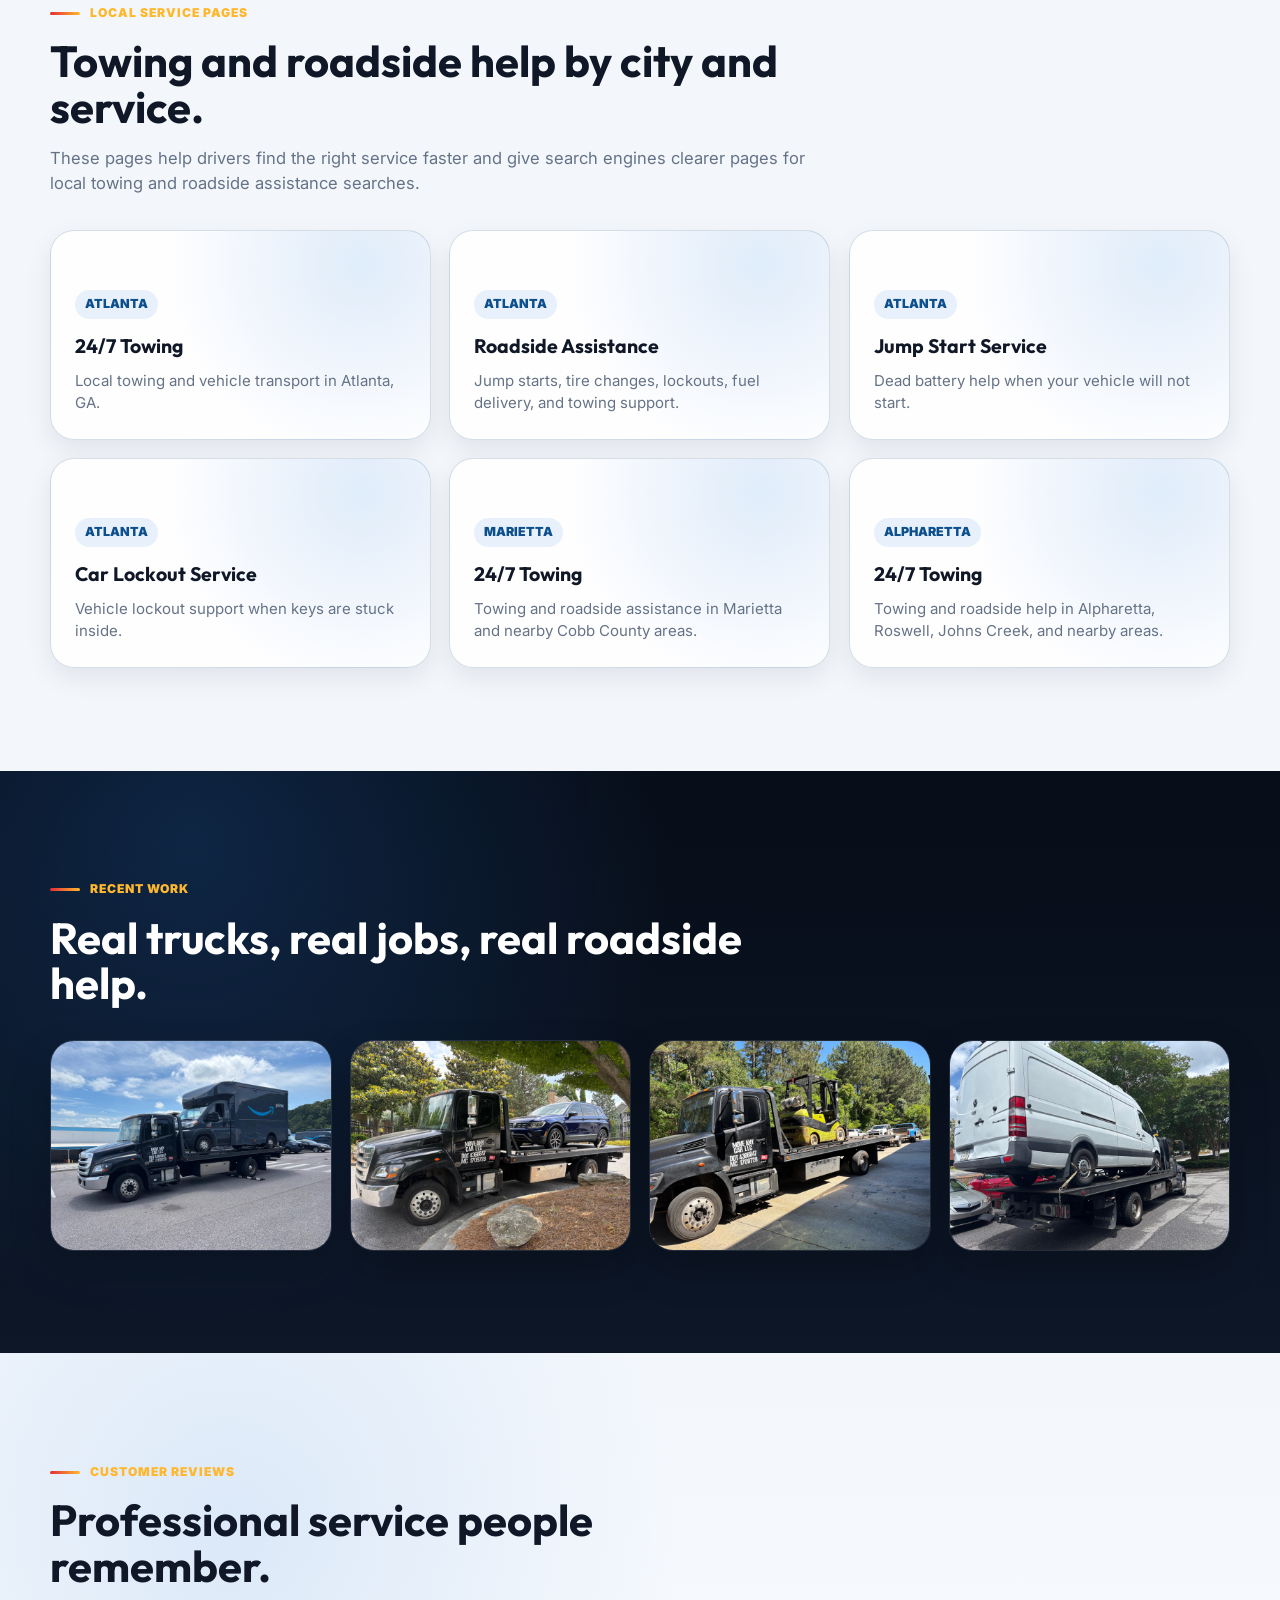
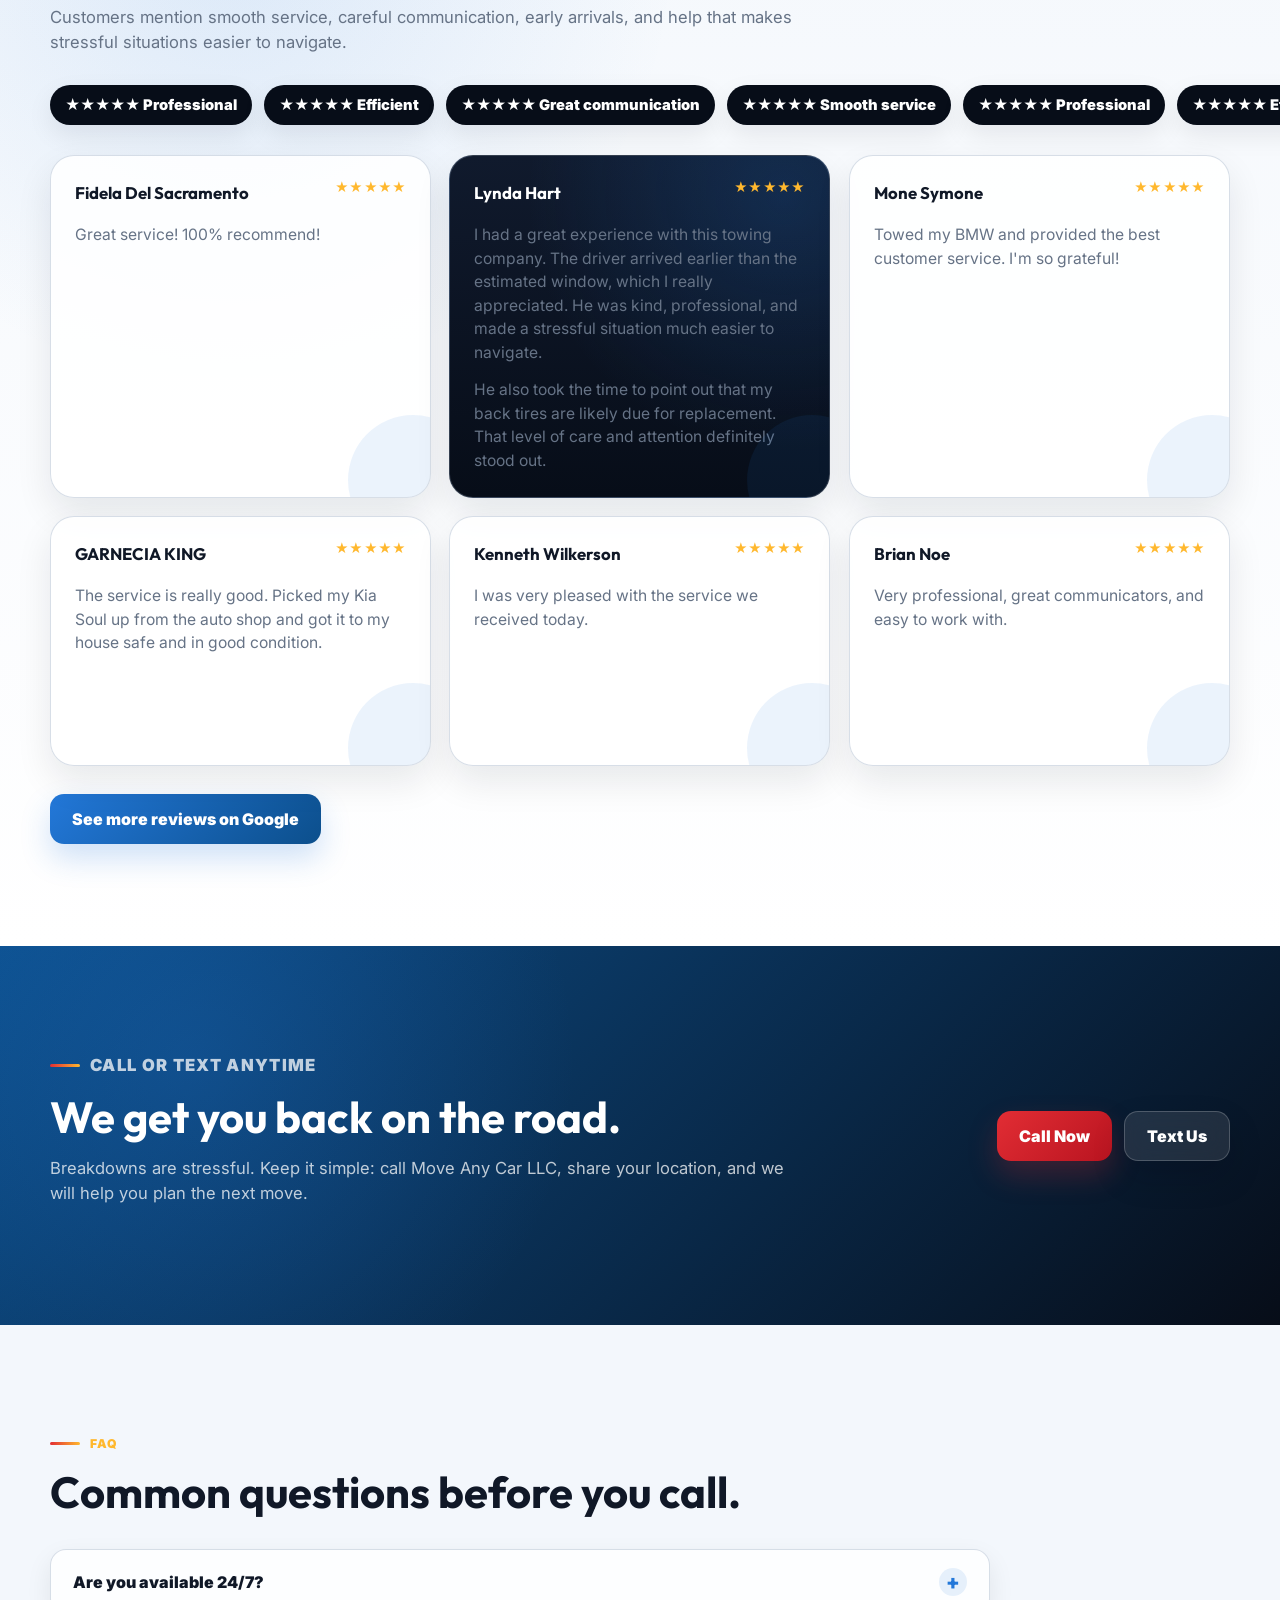
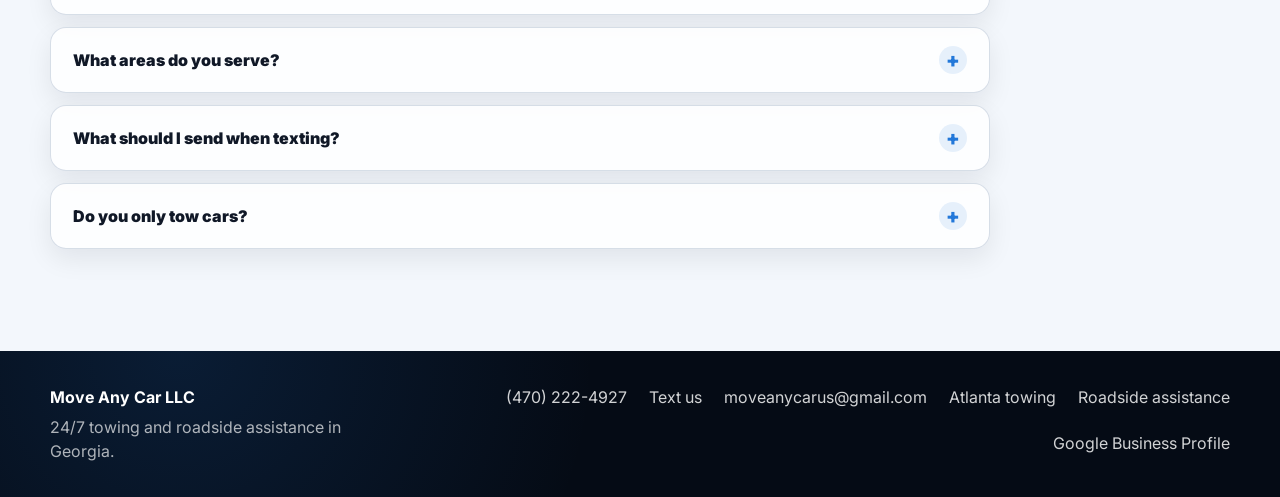
==== commit ebf2eae7: "Add local SEO service pages" ====
--- a/index.html
+++ b/index.html
@@ -286,6 +286,7 @@
       <nav class="nav-links" aria-label="Site sections">
         <a href="#services">Services</a>
         <a href="#areas">Areas</a>
+        <a href="#local-pages">Local Pages</a>
         <a href="#proof">Photos</a>
         <a href="#reviews">Reviews</a>
         <a href="#faq">FAQ</a>
@@ -452,6 +453,49 @@
         </aside>
       </section>
 
+      <section class="section reveal" id="local-pages" aria-labelledby="local-pages-title">
+        <div class="section-heading">
+          <p class="eyebrow">Local service pages</p>
+          <h2 id="local-pages-title">Towing and roadside help by city and service.</h2>
+          <p>
+            These pages help drivers find the right service faster and give search engines clearer pages for local
+            towing and roadside assistance searches.
+          </p>
+        </div>
+        <div class="local-card-grid">
+          <a class="local-card tilt-card" href="/towing-atlanta/">
+            <span>Atlanta</span>
+            <strong>24/7 Towing</strong>
+            <small>Local towing and vehicle transport in Atlanta, GA.</small>
+          </a>
+          <a class="local-card tilt-card" href="/roadside-assistance-atlanta/">
+            <span>Atlanta</span>
+            <strong>Roadside Assistance</strong>
+            <small>Jump starts, tire changes, lockouts, fuel delivery, and towing support.</small>
+          </a>
+          <a class="local-card tilt-card" href="/jump-start-atlanta/">
+            <span>Atlanta</span>
+            <strong>Jump Start Service</strong>
+            <small>Dead battery help when your vehicle will not start.</small>
+          </a>
+          <a class="local-card tilt-card" href="/car-lockout-atlanta/">
+            <span>Atlanta</span>
+            <strong>Car Lockout Service</strong>
+            <small>Vehicle lockout support when keys are stuck inside.</small>
+          </a>
+          <a class="local-card tilt-card" href="/towing-marietta/">
+            <span>Marietta</span>
+            <strong>24/7 Towing</strong>
+            <small>Towing and roadside assistance in Marietta and nearby Cobb County areas.</small>
+          </a>
+          <a class="local-card tilt-card" href="/towing-alpharetta/">
+            <span>Alpharetta</span>
+            <strong>24/7 Towing</strong>
+            <small>Towing and roadside help in Alpharetta, Roswell, Johns Creek, and nearby areas.</small>
+          </a>
+        </div>
+      </section>
+
       <section class="photo-section reveal" id="proof" aria-labelledby="proof-title">
         <div class="section-heading">
           <p class="eyebrow">Recent work</p>
@@ -617,6 +661,8 @@
         <a href="tel:+14702224927">(470) 222-4927</a>
         <a href="sms:+14702224927">Text us</a>
         <a href="mailto:moveanycarus@gmail.com">moveanycarus@gmail.com</a>
+        <a href="/towing-atlanta/">Atlanta towing</a>
+        <a href="/roadside-assistance-atlanta/">Roadside assistance</a>
         <a href="https://share.google/2CQI1jbhxcHrPcZaW" rel="noopener" target="_blank">Google Business Profile</a>
       </div>
     </footer>
--- a/styles.css
+++ b/styles.css
@@ -642,6 +642,207 @@
   color: rgba(255, 255, 255, 0.68);
 }
 
+.local-card-grid {
+  display: grid;
+  grid-template-columns: repeat(3, minmax(0, 1fr));
+  gap: 18px;
+}
+
+.local-card {
+  min-height: 210px;
+  display: grid;
+  align-content: end;
+  padding: 24px;
+  border: 1px solid rgba(139, 158, 186, 0.34);
+  border-radius: var(--radius-lg);
+  background:
+    radial-gradient(circle at 82% 16%, rgba(35, 120, 217, 0.14), transparent 12rem),
+    rgba(255, 255, 255, 0.88);
+  box-shadow: var(--shadow-sm);
+  text-decoration: none;
+  transform: perspective(900px) rotateX(var(--tilt-x, 0deg)) rotateY(var(--tilt-y, 0deg));
+  transition: transform 180ms ease, box-shadow 180ms ease, border-color 180ms ease;
+}
+
+.local-card:hover {
+  border-color: rgba(35, 120, 217, 0.34);
+  transform: perspective(900px) rotateX(var(--tilt-x, 0deg)) rotateY(var(--tilt-y, 0deg)) translateY(-4px);
+  box-shadow: var(--shadow);
+}
+
+.local-card span {
+  width: fit-content;
+  margin-bottom: 12px;
+  padding: 5px 10px;
+  border-radius: 999px;
+  background: rgba(35, 120, 217, 0.1);
+  color: var(--blue-dark);
+  font-size: 0.78rem;
+  font-weight: 900;
+  text-transform: uppercase;
+}
+
+.local-card strong {
+  font-family: Outfit, Inter, sans-serif;
+  font-size: 1.22rem;
+}
+
+.local-card small {
+  margin-top: 10px;
+  color: var(--muted);
+  font-size: 0.94rem;
+}
+
+.local-hero {
+  position: relative;
+  min-height: min(680px, calc(100svh - 76px));
+  display: grid;
+  align-items: end;
+  overflow: hidden;
+  isolation: isolate;
+  color: var(--white);
+  background: var(--ink);
+}
+
+.local-hero::before {
+  content: "";
+  position: absolute;
+  inset: 0;
+  z-index: -1;
+  background:
+    linear-gradient(90deg, rgba(7, 13, 24, 0.96) 0%, rgba(7, 13, 24, 0.82) 52%, rgba(7, 13, 24, 0.26) 100%),
+    linear-gradient(0deg, rgba(7, 13, 24, 0.8), rgba(7, 13, 24, 0.08) 50%);
+}
+
+.local-hero-media {
+  position: absolute;
+  inset: 0;
+  z-index: -2;
+}
+
+.local-hero-media img {
+  width: 100%;
+  height: 100%;
+  object-fit: cover;
+  object-position: center;
+  filter: saturate(1.06) contrast(1.04);
+}
+
+.local-hero-content {
+  width: min(760px, calc(100% - 36px));
+  margin: 0 0 clamp(48px, 9vh, 92px) max(18px, calc((100vw - var(--container)) / 2));
+}
+
+.local-hero-content p:not(.eyebrow) {
+  max-width: 660px;
+  margin: 24px 0 0;
+  color: rgba(255, 255, 255, 0.84);
+  font-size: clamp(1.04rem, 1.45vw, 1.22rem);
+}
+
+.local-page-wrap {
+  display: grid;
+  grid-template-columns: minmax(0, 1fr) 360px;
+  gap: clamp(24px, 5vw, 60px);
+  padding: var(--section-y) max(18px, calc((100vw - var(--container)) / 2));
+  background: var(--paper);
+}
+
+.local-main {
+  display: grid;
+  gap: 28px;
+}
+
+.local-section {
+  padding: clamp(26px, 4vw, 40px);
+  border: 1px solid rgba(139, 158, 186, 0.28);
+  border-radius: var(--radius-lg);
+  background: rgba(255, 255, 255, 0.9);
+  box-shadow: var(--shadow-sm);
+}
+
+.local-section h2 {
+  font-size: clamp(1.8rem, 3vw, 2.65rem);
+}
+
+.local-section p {
+  color: var(--muted);
+  font-size: 1.04rem;
+}
+
+.local-section a {
+  color: var(--blue-dark);
+  font-weight: 900;
+}
+
+.check-list {
+  display: grid;
+  gap: 12px;
+  margin: 24px 0 0;
+  padding: 0;
+  list-style: none;
+}
+
+.check-list li {
+  position: relative;
+  min-height: 46px;
+  display: flex;
+  align-items: center;
+  padding: 12px 14px 12px 44px;
+  border: 1px solid rgba(35, 120, 217, 0.14);
+  border-radius: var(--radius);
+  background: rgba(234, 241, 250, 0.7);
+  color: var(--ink-2);
+  font-weight: 760;
+}
+
+.check-list li::before {
+  content: "";
+  position: absolute;
+  left: 16px;
+  width: 12px;
+  height: 12px;
+  border-radius: 999px;
+  background: linear-gradient(135deg, var(--blue), var(--red));
+}
+
+.local-sidebar {
+  display: grid;
+  align-content: start;
+  gap: 18px;
+}
+
+.local-sidebar .contact-panel {
+  position: sticky;
+  top: 98px;
+}
+
+.local-link-card {
+  padding: 24px;
+  border: 1px solid rgba(139, 158, 186, 0.3);
+  border-radius: var(--radius-lg);
+  background: rgba(255, 255, 255, 0.9);
+  box-shadow: var(--shadow-sm);
+}
+
+.local-link-card h3 {
+  margin-bottom: 14px;
+}
+
+.local-links {
+  display: grid;
+  gap: 10px;
+}
+
+.local-links a {
+  display: block;
+  padding: 10px 0;
+  border-bottom: 1px solid rgba(139, 158, 186, 0.22);
+  color: var(--blue-dark);
+  font-weight: 850;
+  text-decoration: none;
+}
+
 .split-section {
   display: grid;
   grid-template-columns: minmax(0, 1.35fr) minmax(300px, 0.65fr);
@@ -1029,6 +1230,7 @@
 
 @media (max-width: 1100px) {
   .service-grid,
+  .local-card-grid,
   .photo-grid,
   .reviews-grid {
     grid-template-columns: repeat(2, minmax(0, 1fr));
@@ -1050,8 +1252,13 @@
   }
 
   .proof-panel,
-  .split-section {
+  .split-section,
+  .local-page-wrap {
     grid-template-columns: 1fr;
+  }
+
+  .local-sidebar .contact-panel {
+    position: static;
   }
 
   .proof-grid {
@@ -1113,6 +1320,25 @@
     margin: 0 18px 34px;
   }
 
+  .local-hero {
+    min-height: clamp(560px, calc(100svh - 90px), 680px);
+  }
+
+  .local-hero::before {
+    background:
+      linear-gradient(0deg, rgba(7, 13, 24, 0.96) 0%, rgba(7, 13, 24, 0.8) 64%, rgba(7, 13, 24, 0.22) 100%),
+      linear-gradient(90deg, rgba(7, 13, 24, 0.5), rgba(7, 13, 24, 0.14));
+  }
+
+  .local-hero-content {
+    width: calc(100% - 36px);
+    margin: 0 18px 38px;
+  }
+
+  .local-page-wrap {
+    padding-inline: 18px;
+  }
+
   h1 {
     font-size: clamp(2.25rem, 11vw, 2.8rem);
   }
@@ -1126,6 +1352,7 @@
   .trust-band,
   .proof-grid,
   .service-grid,
+  .local-card-grid,
   .photo-grid,
   .reviews-grid {
     grid-template-columns: 1fr;
@@ -1133,6 +1360,7 @@
 
   .hero-stats div,
   .proof-card,
+  .local-card,
   .service-card,
   .review-card {
     min-height: auto;
